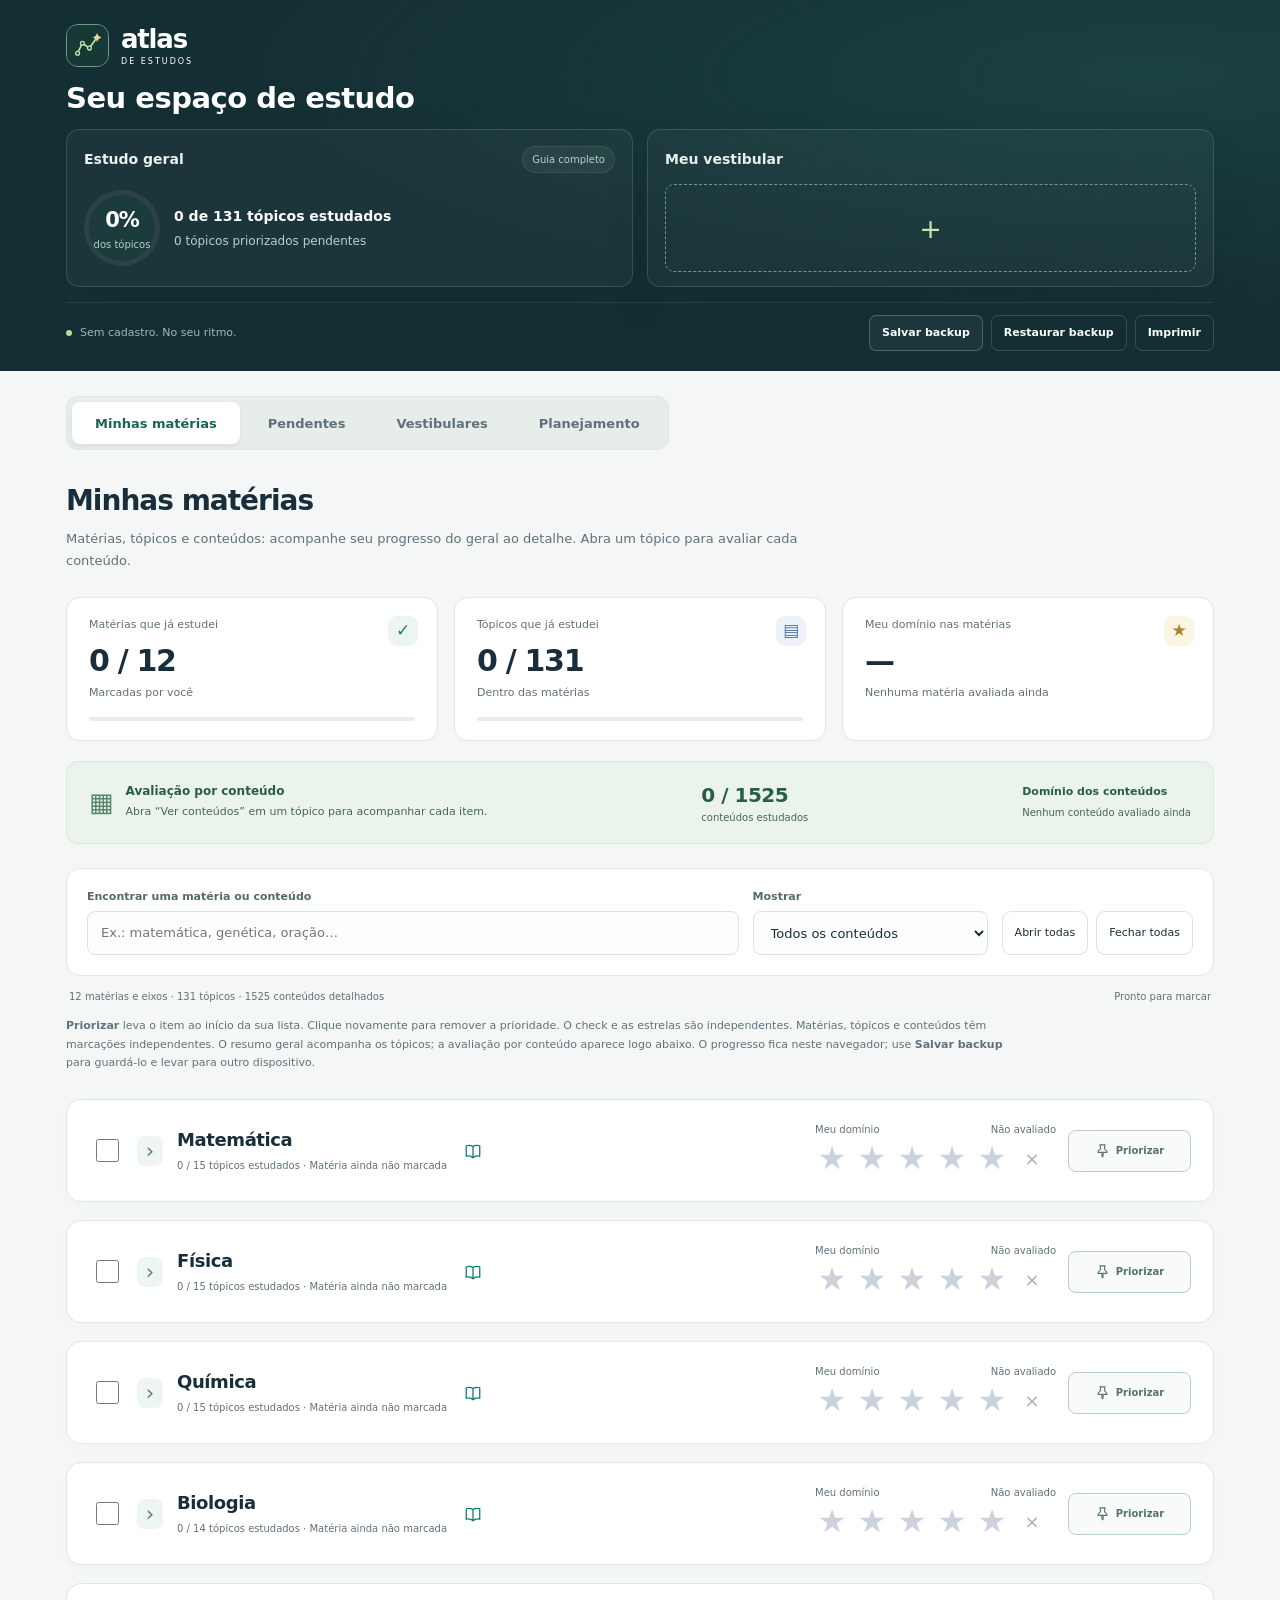
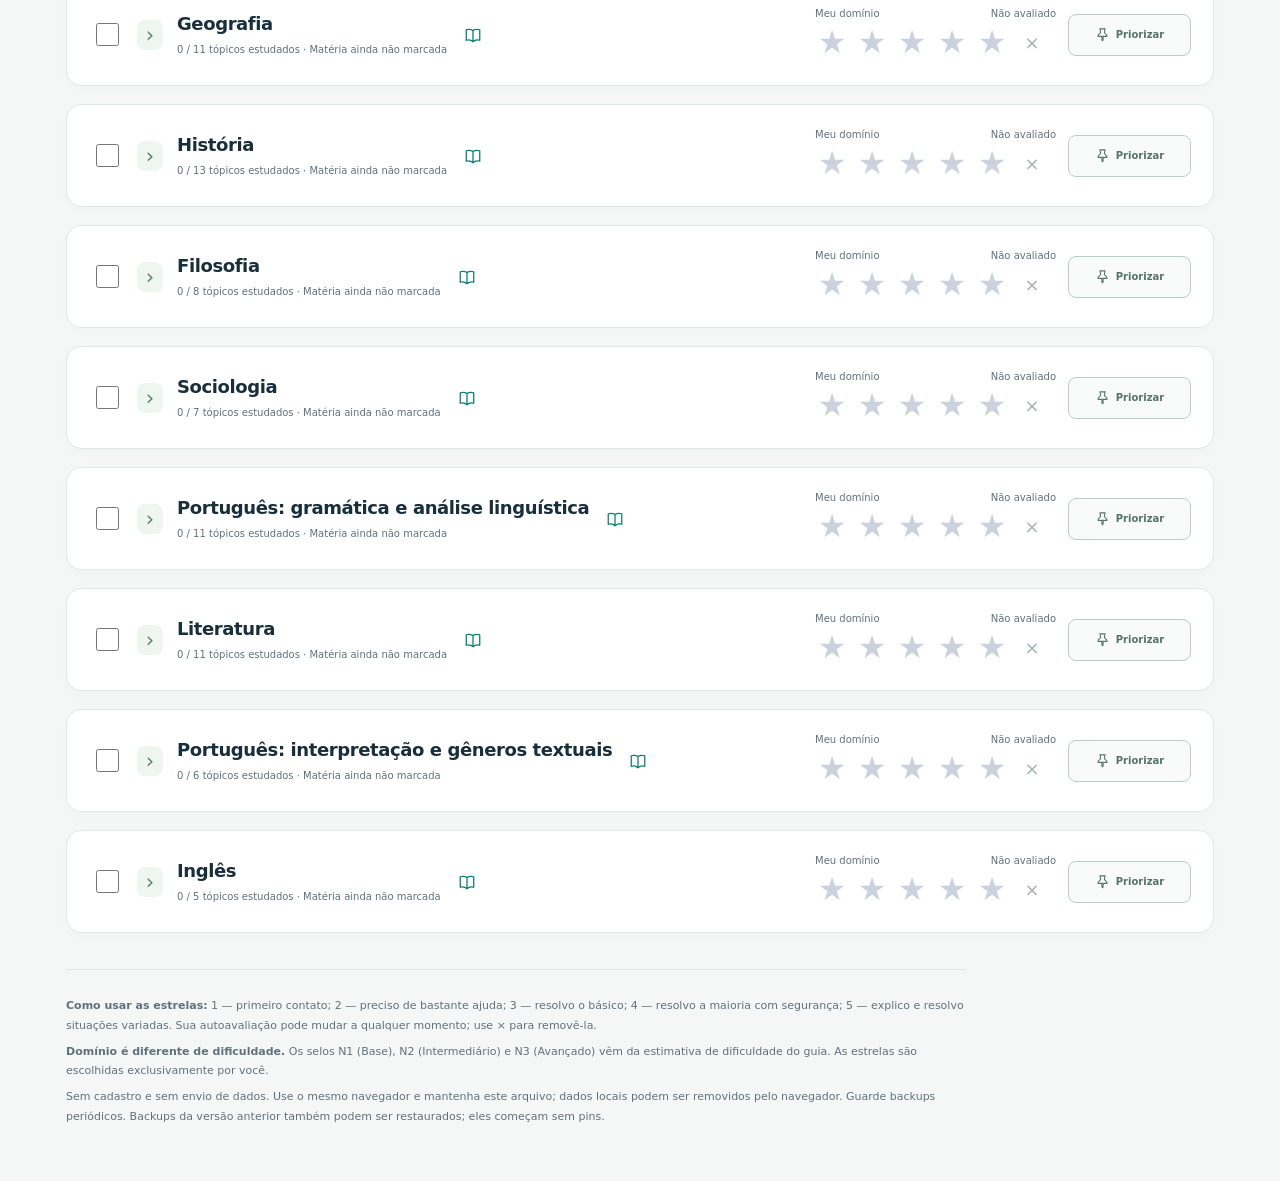
==== index.html @ bcf05545 "Adiciona a versão web do Atlas de Estudos" ====
<!doctype html>
<html lang="pt-BR">
  <head>
    <meta charset="utf-8" />
    <meta name="viewport" content="width=device-width,initial-scale=1" />
    <meta name="color-scheme" content="light" />
    <title>Atlas de Estudos</title>
    <link rel="icon" type="image/svg+xml" href="simbolo.svg" />
    <!-- Aparência e adaptação para celular. -->
    <link rel="stylesheet" href="estilos.css" />
  </head>
  <body>
    <!-- Identidade do Atlas e cartões de progresso. -->
    <header class="hero">
      <div class="wrap">
        <div class="brandbar">
          <a class="brand" href="#materias" aria-label="Atlas de estudos, minhas matérias"
            ><img class="brand-symbol" src="simbolo.svg" alt="" aria-hidden="true" /><span
              >atlas<span class="brand-sub">DE ESTUDOS</span></span
            ></a
          >
        </div>
        <h1 class="study-heading">Seu espaço de estudo</h1>
        <div class="hero-grid">
          <section class="journey" aria-label="Progresso do guia geral">
            <div class="journey-top">
              <h2>Estudo geral</h2>
              <span class="journey-tag">Guia completo</span>
            </div>
            <div class="journey-main">
              <div class="journey-ring" id="hero-ring" aria-hidden="true">
                <div><strong id="hero-percent">0%</strong><span>dos tópicos</span></div>
              </div>
              <div class="journey-copy">
                <strong id="hero-progress-copy"></strong>
                <p id="hero-priorities"></p>
              </div>
            </div>
          </section>
          <section class="journey exam-dashboard" aria-label="Progresso por vestibular">
            <div class="journey-top">
              <h2>Meu vestibular</h2>
              <button type="button" id="dashboard-change" class="journey-tag" hidden>
                Trocar prova
              </button>
            </div>
            <button type="button" id="dashboard-empty" aria-label="Adicionar vestibular">
              <span aria-hidden="true">+</span>
            </button>
            <div class="journey-main" id="dashboard-result" hidden aria-live="polite">
              <div class="journey-ring" id="dashboard-ring" aria-hidden="true">
                <div><strong id="dashboard-percent"></strong><span>dos tópicos</span></div>
              </div>
              <div class="journey-copy">
                <strong id="dashboard-title"></strong>
                <p id="dashboard-count"></p>
                <p id="dashboard-priorities"></p>
              </div>
            </div>
          </section>
        </div>
        <div class="hero-bottom">
          <div class="legend">
            <span class="offline-dot" aria-hidden="true"></span>Sem cadastro. No seu ritmo.
          </div>
          <div class="actions">
            <button class="btn primary" id="export">Salvar backup</button
            ><button class="btn" id="import">Restaurar backup</button
            ><button class="btn" id="print">Imprimir</button>
          </div>
        </div>
      </div>
    </header>
    <dialog id="dashboard-picker" aria-labelledby="dashboard-picker-title">
      <h2 id="dashboard-picker-title">Escolha seu vestibular</h2>
      <div id="dashboard-options" class="dashboard-options"></div>
      <form method="dialog"><button class="btn">Cancelar</button></form>
    </dialog>
    <!-- Navegação e área principal de estudo. -->
    <main class="wrap">
      <nav class="page-nav" aria-label="Páginas do checklist">
        <button id="nav-subjects" type="button" aria-current="page">Minhas matérias</button
        ><button id="nav-pending" type="button">Pendentes</button
        ><button id="nav-exams" type="button">Vestibulares</button
        ><button id="nav-calendar" type="button">Planejamento</button>
      </nav>
      <section class="page-intro">
        <h2 id="page-title" tabindex="-1">Minhas matérias</h2>
        <p id="page-description">
          Cada matéria no seu espaço, organizada por área. Abra uma delas para acompanhar seus
          tópicos.
        </p>
      </section>
      <!-- Calendário e agenda do dia selecionado. -->
      <section
        id="calendar-panel"
        class="calendar-layout"
        hidden
        aria-label="Calendário de estudos"
      >
        <div class="calendar-card">
          <div class="calendar-controls">
            <button id="calendar-prev" class="btn" type="button" aria-label="Mês anterior">
              ‹
            </button>
            <h3 id="calendar-month" aria-live="polite"></h3>
            <button id="calendar-next" class="btn" type="button" aria-label="Próximo mês">›</button>
            <button id="calendar-today" class="btn" type="button">Hoje</button>
          </div>
          <div id="calendar-grid" class="calendar-grid"></div>
        </div>
        <div class="calendar-card">
          <div class="calendar-agenda-head">
            <h3 id="calendar-day-title" aria-live="polite"></h3>
            <button id="calendar-plan" class="btn primary" type="button">Planejar</button>
          </div>
          <p id="calendar-empty" class="calendar-empty">Nenhum tópico planejado para este dia.</p>
          <ul id="calendar-list" class="calendar-list"></ul>
        </div>
      </section>
      <section
        id="calendar-banner"
        class="calendar-banner"
        hidden
        aria-label="Seleção de tópicos para o dia"
      >
        <div>
          <strong id="calendar-target"></strong><span id="calendar-count" aria-live="polite"></span>
        </div>
        <button id="calendar-finish" class="btn" type="button">Voltar ao calendário</button>
      </section>
      <section id="pending-scope-wrap" class="review-planner" aria-label="Escolher revisão" hidden>
        <div class="review-cards">
          <button type="button" id="review-general" class="review-card">
            <span class="review-kicker">GUIA COMPLETO</span>
            <strong>Minhas matérias</strong>
            <span id="review-general-count"></span>
          </button>
          <div id="review-exam-card" class="review-card review-exam-card">
            <button type="button" id="review-add">
              <span aria-hidden="true">＋</span> Adicionar revisão de vestibular
            </button>
            <button type="button" id="review-exam" hidden>
              <span class="review-kicker">REVISÃO DE VESTIBULAR</span>
              <strong id="review-exam-name"></strong>
              <span id="review-exam-count"></span>
            </button>
            <button type="button" id="review-change" class="btn" hidden>Trocar prova</button>
          </div>
        </div>
        <h3 id="review-heading" class="review-heading"></h3>
      </section>
      <dialog id="review-picker" aria-labelledby="review-picker-title">
        <h2 id="review-picker-title">Adicionar revisão de vestibular</h2>
        <p>Escolha a prova para ver suas matérias e tópicos pendentes.</p>
        <div id="review-options" class="dashboard-options"></div>
        <form method="dialog"><button class="btn">Cancelar</button></form>
      </dialog>
      <div class="plan-options" id="plan-options" hidden>
        <span id="pending-summary"></span
        ><label><input type="checkbox" id="only-pinned" />Somente prioridades</label>
      </div>
      <section id="exam-section" hidden aria-label="Seleção de vestibular">
        <div class="exam-picker" aria-label="Vestibular">
          <button type="button" data-exam="enem" aria-pressed="true">ENEM</button
          ><button type="button" data-exam="fuvest" aria-pressed="false">Fuvest</button
          ><button type="button" data-exam="unesp" aria-pressed="false">Unesp</button
          ><button type="button" data-exam="ufms" aria-pressed="false">UFMS</button
          ><button type="button" data-exam="eam" aria-pressed="false">EAM</button
          ><button type="button" data-exam="tjsp" aria-pressed="false">TJSP</button>
        </div>
        <div class="exam-info">
          <h3 id="exam-heading"></h3>
          <p id="exam-period"></p>
          <div class="incidence-legend">
            <span class="insignia">↑↑↑ Top 3 da disciplina</span
            ><span class="insignia">↑↑ Outros com 10% ou mais</span
            ><span class="insignia">↑ Demais assuntos observados</span>
          </div>
          <p>
            <b>As setas indicam frequência; o pin é sua prioridade pessoal.</b> Os três primeiros de
            cada disciplina recebem três setas. Os demais recebem duas quando representam pelo menos
            10% das questões da disciplina; abaixo disso, recebem uma.
          </p>
          <p>
            Só aparecem assuntos classificados com pelo menos uma ocorrência na base consultada.
            Ausência nessa base não significa “nunca caiu”, nem exclui conteúdos secundários ou o
            programa oficial.
          </p>
          <p>
            Checks, estrelas e pins deste recorte são independentes do guia completo e dos outros
            vestibulares. Seus pins também ficam disponíveis em Pendentes ao selecionar o mesmo
            vestibular.
          </p>
          <details>
            <summary>Ver base, limites e critérios de contagem</summary>
            <p id="exam-method"></p>
            <ul id="exam-papers" hidden></ul>
            <p>
              Os percentuais usam o total de cada disciplina. Categorias e períodos variam entre as
              bases; não compare diretamente setas de bancas diferentes. Em empates, a ordem da base
              resolve quais são os três primeiros. As classificações podem conter erros e não são
              estatísticas oficiais.
            </p>
          </details>
          <p>
            Fonte de referência:
            <a id="exam-source" target="_blank" rel="noopener"
              >consultar levantamento ou acervo de provas</a
            >. A autoria da classificação está indicada acima e em cada gráfico.
          </p>
        </div>
      </section>
      <section class="stats" aria-label="Seu progresso">
        <div class="stat">
          <div class="label">Matérias que já estudei</div>
          <div class="value" id="subject-count">0 / 17</div>
          <div class="hint">Marcadas por você</div>
          <div
            class="progress"
            role="progressbar"
            aria-label="Matérias estudadas"
            aria-valuemin="0"
            aria-valuemax="17"
            aria-valuenow="0"
            id="subject-progress"
          >
            <span></span>
          </div>
        </div>
        <div class="stat">
          <div class="label">Tópicos que já estudei</div>
          <div class="value" id="topic-count">0 / 162</div>
          <div class="hint">Dentro das matérias</div>
          <div
            class="progress"
            role="progressbar"
            aria-label="Tópicos estudados"
            aria-valuemin="0"
            aria-valuemax="162"
            aria-valuenow="0"
            id="topic-progress"
          >
            <span></span>
          </div>
        </div>
        <div class="stat">
          <div class="label">Meu domínio nas matérias</div>
          <div class="value" id="mastery-average">—</div>
          <div class="hint" id="mastery-count">Nenhuma matéria avaliada ainda</div>
        </div>
      </section>
      <section
        class="content-overview"
        id="content-overview"
        aria-label="Progresso nos conteúdos detalhados"
      >
        <div>
          <span class="content-overview-icon" aria-hidden="true">▦</span>
          <div>
            <b>Avaliação por conteúdo</b>
            <p>Abra “Ver conteúdos” em um tópico para acompanhar cada item.</p>
          </div>
        </div>
        <div>
          <strong id="content-overview-count">0 / 0</strong><span>conteúdos estudados</span>
        </div>
        <div>
          <strong class="content-domain-label">Domínio dos conteúdos</strong
          ><span id="content-overview-rating">Nenhum conteúdo avaliado ainda</span>
        </div>
      </section>
      <div class="notice" id="notice" role="alert"></div>
      <div class="toolbar">
        <div class="field">
          <label for="search">Encontrar uma matéria ou conteúdo</label
          ><input
            id="search"
            type="search"
            placeholder="Ex.: matemática, genética, oração…"
            autocomplete="off"
          />
        </div>
        <div class="field filter">
          <label for="filter">Mostrar</label
          ><select id="filter">
            <option value="all">Todos os conteúdos</option>
            <option value="todo">Tópicos ainda não estudados</option>
            <option value="review">Tópicos com 1 ou 2 estrelas</option>
          </select>
        </div>
        <div class="view-tools">
          <button class="btn" id="expand">Abrir todas</button
          ><button class="btn" id="collapse">Fechar todas</button>
        </div>
      </div>
      <div class="savebar">
        <span id="result-count"></span
        ><span id="save-status" role="status" aria-live="polite">Pronto para marcar</span>
      </div>
      <p class="privacy">
        <b>Priorizar</b> leva o item ao início da sua lista. Clique novamente para remover a
        prioridade. O check e as estrelas são independentes. Matérias, tópicos e conteúdos têm
        marcações independentes. O resumo geral acompanha os tópicos; a avaliação por conteúdo
        aparece logo abaixo. O progresso fica neste navegador; use <b>Salvar backup</b> para
        guardá-lo e levar para outro dispositivo.
      </p>
      <!-- Os cartões são preenchidos pelo aplicativo.js com os dados carregados. -->
      <section id="subjects" aria-label="Matérias e conteúdos"></section>
      <section class="empty" id="empty" hidden>
        <h2>Nenhum conteúdo encontrado</h2>
        <p>Tente outra palavra ou escolha “Todos os conteúdos”.</p>
      </section>
      <footer class="footer">
        <p>
          <b>Como usar as estrelas:</b> 1 — primeiro contato; 2 — preciso de bastante ajuda; 3 —
          resolvo o básico; 4 — resolvo a maioria com segurança; 5 — explico e resolvo situações
          variadas. Sua autoavaliação pode mudar a qualquer momento; use × para removê-la.
        </p>
        <p>
          <b>Domínio é diferente de dificuldade.</b> Os selos N1 (Base), N2 (Intermediário) e N3
          (Avançado) vêm da estimativa de dificuldade do guia. As estrelas são escolhidas
          exclusivamente por você.
        </p>
        <p>
          Sem cadastro e sem envio de dados. Use o mesmo navegador e mantenha este arquivo; dados
          locais podem ser removidos pelo navegador. Guarde backups periódicos. Backups da versão
          anterior também podem ser restaurados; eles começam sem pins.
        </p>
      </footer>
    </main>
    <input type="file" id="backup-file" accept=".json,application/json" hidden />
    <!-- Janelas que se abrem sobre a página. -->
    <dialog id="overview-dialog" aria-labelledby="overview-title">
      <header class="overview-header">
        <div class="wrap">
          <div>
            <h2 id="overview-title"></h2>
            <p id="overview-summary"></p>
          </div>
          <form method="dialog"><button class="btn" autofocus>Fechar</button></form>
        </div>
      </header>
      <div class="wrap">
        <a id="overview-guide" class="btn guide-link" hidden>Abrir em Minhas matérias</a>
        <ul id="overview-list" class="overview-list" aria-label="Domínio por item"></ul>
      </div>
    </dialog>
    <dialog id="training-dialog" aria-labelledby="training-title">
      <h2 id="training-title">Registrar treino</h2>
      <p id="training-topic"></p>
      <p>Registro pessoal · não oficial</p>
      <form id="training-form">
        <div class="training-fields">
          <label for="training-attempted"
            >Questões feitas<input
              id="training-attempted"
              type="number"
              min="1"
              max="10000"
              step="1"
              required
          /></label>
          <label for="training-correct"
            >Acertos<input
              id="training-correct"
              type="number"
              min="0"
              max="10000"
              step="1"
              required
          /></label>
        </div>
        <p id="training-error" class="training-error" role="alert" hidden></p>
        <div class="actions">
          <button type="button" class="btn" id="training-close">Fechar</button
          ><button class="btn primary">Salvar treino</button>
        </div>
      </form>
      <h3>Histórico</h3>
      <p id="training-no-history">Nenhum treino registrado.</p>
      <ul id="training-history" class="training-history"></ul>
    </dialog>
    <dialog id="restore-dialog" aria-labelledby="restore-title">
      <h2 id="restore-title">Restaurar seu progresso</h2>
      <p id="restore-summary"></p>
      <p>
        As marcações presentes no backup substituirão as correspondentes neste navegador. Os demais
        conteúdos serão mantidos.
      </p>
      <div class="actions">
        <button class="btn" id="cancel-restore">Cancelar</button
        ><button class="btn primary" id="confirm-restore">Restaurar marcações</button>
      </div>
    </dialog>
    <div class="toast" id="toast" role="status" aria-live="polite"></div>

    <!-- A ordem importa. Primeiro carregamos os dados, depois o comportamento. -->
    <script src="dados/conteudos.js"></script>
    <script src="dados/vestibulares.js"></script>
    <script src="aplicativo.js"></script>
  </body>
</html>
---- estilos.css ----
/* Atlas de Estudos — aparência da página.
   As regras são aplicadas em ordem. As regras seguintes podem ajustar as anteriores.
   @media adapta o layout à largura da tela ou à impressão. */
:root {
  --navy: #182d49;
  --blue: #225fc7;
  --muted: #52657b;
  --border: #dae3ef;
  --paper: #fff;
  --bg: #f1f5fa;
  --amber: #ad6b00;
  --star: #bd7800;
  --track: #e3ebf6;
  --green: #167766;
}
* {
  box-sizing: border-box;
}
body {
  margin: 0;
  background: var(--bg);
  color: var(--navy);
  font:
    16px/1.5 system-ui,
    -apple-system,
    "Segoe UI",
    sans-serif;
}
button,
input,
select {
  font: inherit;
}
button {
  cursor: pointer;
}
button:focus-visible,
input:focus-visible,
select:focus-visible,
a:focus-visible {
  outline: 3px solid #6497ed;
  outline-offset: 3px;
}
button:disabled {
  cursor: default;
  opacity: 0.55;
}
.wrap {
  max-width: 1120px;
  margin: auto;
  padding: 30px 24px 48px;
}
.hero {
  background: var(--navy);
  color: #fff;
}
.hero .wrap {
  padding-top: 36px;
  padding-bottom: 32px;
}
.eyebrow {
  color: #c6d9f6;
  font-size: 12px;
  letter-spacing: 0.13em;
  font-weight: 700;
  margin: 0 0 12px;
}
.hero h1 {
  font-size: clamp(28px, 4.5vw, 40px);
  line-height: 1.15;
  margin: 0 0 12px;
  letter-spacing: -0.03em;
}
.hero p {
  max-width: 730px;
  margin: 0;
  color: #e0e9f7;
}
.hero-bottom {
  display: flex;
  align-items: center;
  justify-content: space-between;
  gap: 20px;
  flex-wrap: wrap;
  margin-top: 26px;
}
.legend {
  display: flex;
  gap: 12px;
  align-items: center;
  font-size: 14px;
  color: #e0e9f7;
}
.legend-stars {
  color: #f7c66d;
  font-size: 24px;
  letter-spacing: 3px;
  white-space: nowrap;
}
.actions {
  display: flex;
  gap: 8px;
  flex-wrap: wrap;
}
.btn {
  border: 1px solid var(--border);
  background: #fff;
  color: var(--navy);
  border-radius: 9px;
  padding: 10px 15px;
  min-height: 44px;
  font-weight: 600;
  font-size: 14px;
}
.hero .btn {
  background: transparent;
  border-color: #71859e;
  color: #fff;
}
.hero .btn.primary {
  background: #fff;
  color: var(--navy);
  border-color: #fff;
}
.btn:hover {
  background: #eaf0fa;
}
.hero .btn:hover {
  background: #304b70;
  color: #fff;
}
.hero .btn.primary:hover {
  background: #e2ecfb;
  color: var(--navy);
}
.stats {
  display: grid;
  grid-template-columns: repeat(3, 1fr);
  gap: 16px;
  margin-bottom: 22px;
}
.stat {
  padding: 20px;
  background: var(--paper);
  border-radius: 12px;
  border: 1px solid var(--border);
}
.stat .label {
  color: var(--muted);
  font-size: 13px;
}
.stat .value {
  font-size: 29px;
  font-weight: 700;
  letter-spacing: -0.03em;
  line-height: 1.4;
  margin: 4px 0;
}
.stat .hint {
  font-size: 12px;
  color: var(--muted);
}
.progress {
  height: 5px;
  background: var(--track);
  border-radius: 4px;
  margin-top: 10px;
  overflow: hidden;
}
.progress span {
  display: block;
  height: 100%;
  background: var(--blue);
  width: 0;
  transition: width 0.2s;
}
.toolbar {
  display: flex;
  gap: 12px;
  align-items: end;
  flex-wrap: wrap;
  margin-bottom: 12px;
}
.field {
  display: grid;
  gap: 6px;
  flex: 1;
  min-width: 240px;
}
.field label {
  font-size: 13px;
  font-weight: 600;
}
.field input,
.field select {
  width: 100%;
  border: 1px solid #abbcd1;
  border-radius: 9px;
  padding: 11px 13px;
  min-height: 46px;
  background: #fff;
  color: var(--navy);
}
.filter {
  flex: 0 1 235px;
  min-width: 210px;
}
.view-tools {
  display: flex;
  gap: 8px;
}
.view-tools .btn {
  font-weight: 500;
  padding: 10px 12px;
}
.savebar {
  display: flex;
  justify-content: space-between;
  gap: 10px;
  flex-wrap: wrap;
  color: var(--muted);
  font-size: 12px;
  margin: 8px 0 18px;
}
.privacy {
  margin: 0 0 20px;
  font-size: 13px;
  color: var(--muted);
}
.notice {
  display: none;
  background: #fff1d6;
  color: #6b4500;
  padding: 14px 16px;
  border-left: 4px solid #b77500;
  border-radius: 7px;
  margin-bottom: 16px;
  font-size: 14px;
}
.notice.show {
  display: block;
}
.notice.error {
  background: #fff0f0;
  color: #8a2020;
  border-color: #a73939;
}
.subject {
  background: var(--paper);
  border: 1px solid var(--border);
  border-radius: 12px;
  margin-bottom: 13px;
  overflow: hidden;
}
.subject-head {
  display: grid;
  grid-template-columns: 36px minmax(0, 1fr) 256px;
  gap: 8px 10px;
  align-items: center;
  padding: 18px 20px;
}
.subject-toggle {
  background: transparent;
  border: 0;
  text-align: left;
  color: var(--navy);
  padding: 0;
  min-height: 44px;
  width: 100%;
  display: flex;
  gap: 10px;
  align-items: center;
}
.chevron {
  font-size: 20px;
  color: var(--muted);
  width: 18px;
  flex: none;
  transition: transform 0.15s;
}
.subject.open .chevron {
  transform: rotate(90deg);
}
.subject h2 {
  font-size: 17px;
  line-height: 1.35;
  margin: 0;
  letter-spacing: -0.015em;
}
.subline {
  font-size: 12px;
  color: var(--muted);
  margin-top: 4px;
}
.check-wrap {
  display: flex;
  align-items: center;
  gap: 8px;
  cursor: pointer;
  min-height: 44px;
}
.check-wrap input {
  accent-color: var(--green);
  width: 21px;
  height: 21px;
  margin: 0;
  cursor: pointer;
  flex: none;
}
.subject-check {
  justify-content: center;
}
.subject-check input {
  width: 23px;
  height: 23px;
}
.sr-only {
  position: absolute;
  width: 1px;
  height: 1px;
  padding: 0;
  margin: -1px;
  overflow: hidden;
  clip: rect(0, 0, 0, 0);
  white-space: nowrap;
  border: 0;
}
.mastery {
  min-width: 0;
}
.mastery-label {
  font-size: 12px;
  color: var(--muted);
  display: flex;
  justify-content: space-between;
  align-items: center;
  gap: 8px;
  padding-left: 3px;
}
.rating {
  display: flex;
  align-items: center;
  gap: 2px;
  flex-wrap: nowrap;
}
.stars {
  border: 0;
  margin: 0;
  padding: 0;
  display: flex;
  gap: 0;
  min-width: 0;
}
.star-label {
  display: flex;
  position: relative;
  align-items: center;
  justify-content: center;
  cursor: pointer;
  width: 40px;
  height: 42px;
  color: #cbd2dd;
  font-size: 32px;
  line-height: 1;
  flex: none;
}
.star-label.on {
  color: var(--star);
}
.star-label:hover {
  background: #fff3dc;
  border-radius: 6px;
}
.star-label:has(input:focus-visible) {
  outline: 3px solid #6497ed;
  outline-offset: -1px;
  border-radius: 6px;
}
.star-label input {
  position: absolute;
  opacity: 0;
  width: 1px;
  height: 1px;
}
.clear-rating {
  min-width: 36px;
  min-height: 40px;
  border: 0;
  background: transparent;
  color: var(--muted);
  font-size: 18px;
  border-radius: 6px;
}
.clear-rating:hover {
  background: #eef2f8;
}
.subject.studied > .subject-head {
  background: #f1f8f5;
}
.subject.studied .subject-toggle h2 {
  color: #176653;
}
.subject-body {
  border-top: 1px solid var(--border);
  padding: 0 20px 5px;
}
.body-note {
  font-size: 12px;
  color: var(--muted);
  margin: 14px 0 0;
}
.topic {
  display: grid;
  grid-template-columns: minmax(0, 1fr) 256px;
  gap: 12px 24px;
  padding: 20px 0;
  border-bottom: 1px solid #e5ebf3;
}
.topic:last-child {
  border-bottom: 0;
}
.topic-title {
  display: flex;
  align-items: baseline;
  gap: 8px;
  flex-wrap: wrap;
  margin-bottom: 7px;
}
.topic h3 {
  font-size: 15px;
  line-height: 1.4;
  margin: 0;
}
.badge {
  font-size: 11px;
  border-radius: 5px;
  padding: 2px 6px;
  white-space: nowrap;
  font-weight: 600;
}
.n1 {
  color: #12614f;
  background: #e4f4ed;
}
.n2 {
  color: #805000;
  background: #fff0cf;
}
.n3 {
  color: #713c86;
  background: #f2e9f7;
}
.topic .check-wrap {
  font-size: 13px;
  min-height: 30px;
  margin-top: 8px;
}
.topic details {
  color: var(--muted);
  font-size: 12px;
}
.topic summary {
  cursor: pointer;
  width: fit-content;
  padding: 4px 0;
  min-height: 30px;
}
.topic details p {
  margin: 6px 0 0;
  line-height: 1.65;
  max-width: 700px;
}
.topic.studied h3 {
  color: #176653;
}
.topic.studied > .topic-info {
  border-left: 3px solid #89baa9;
  padding-left: 12px;
}
.empty {
  padding: 38px 20px;
  text-align: center;
  background: #fff;
  border-radius: 12px;
  border: 1px solid var(--border);
}
.empty p {
  color: var(--muted);
  font-size: 14px;
}
.footer {
  color: var(--muted);
  font-size: 12px;
  margin-top: 30px;
  max-width: 900px;
}
.footer p {
  margin: 6px 0;
}
.toast {
  position: fixed;
  bottom: 24px;
  left: 50%;
  transform: translateX(-50%);
  background: var(--navy);
  color: #fff;
  padding: 12px 20px;
  border-radius: 10px;
  box-shadow: 0 6px 25px #182d4926;
  z-index: 20;
  max-width: calc(100vw - 30px);
  font-size: 14px;
}
.toast:empty {
  display: none;
}
dialog {
  border: 1px solid var(--border);
  border-radius: 14px;
  padding: 26px;
  max-width: 460px;
  width: calc(100% - 32px);
  color: var(--navy);
}
dialog::backdrop {
  background: #10233d88;
}
dialog h2 {
  margin: 0;
  font-size: 21px;
}
dialog p {
  font-size: 14px;
  color: var(--muted);
}
dialog .actions {
  justify-content: flex-end;
  margin-top: 22px;
}
dialog .primary {
  background: var(--blue);
  color: #fff;
  border-color: var(--blue);
}
[hidden] {
  display: none !important;
}
@media (max-width: 760px) {
  .wrap {
    padding: 22px 16px 32px;
  }
  .hero .wrap {
    padding: 28px 16px;
  }
  .stats {
    gap: 8px;
  }
  .stat {
    padding: 13px;
  }
  .stat .value {
    font-size: 23px;
  }
  .stat .label {
    font-size: 12px;
  }
  .subject-head {
    grid-template-columns: 30px minmax(0, 1fr);
    padding: 14px;
    gap: 5px 9px;
  }
  .subject-head > .mastery {
    grid-column: 2;
  }
  .mastery {
    width: 256px;
    max-width: 100%;
  }
  .subject-body {
    padding: 0 15px 4px;
  }
  .topic {
    grid-template-columns: 1fr;
    gap: 9px;
    padding: 18px 0;
  }
  .topic > .mastery {
    margin-left: 0;
  }
  .subject h2 {
    font-size: 16px;
  }
  .field {
    min-width: 0;
    flex-basis: 100%;
  }
  .filter {
    flex: 1;
    min-width: 180px;
  }
  .view-tools {
    flex-wrap: wrap;
  }
  .hero-bottom {
    margin-top: 20px;
    gap: 20px;
  }
  .legend {
    font-size: 13px;
  }
  .privacy {
    font-size: 12px;
  }
}
@media (max-width: 400px) {
  .stats {
    grid-template-columns: 1fr;
  }
  .stat {
    display: grid;
    grid-template-columns: 1fr 1fr;
    column-gap: 10px;
    align-items: center;
  }
  .stat .value {
    grid-row: 1/3;
    grid-column: 2;
    text-align: right;
  }
  .stat .progress {
    grid-column: 1/-1;
  }
  .stat .hint {
    grid-column: 1;
  }
  .subject h2 {
    font-size: 15px;
  }
  .star-label {
    width: 38px;
  }
  .filter {
    flex-basis: 100%;
  }
  .view-tools {
    width: 100%;
  }
}
@media print {
  body {
    background: white;
    font-size: 10pt;
  }
  .hero {
    background: white;
    color: #182d49;
  }
  .hero h1 {
    font-size: 24pt;
  }
  .hero p,
  .eyebrow {
    color: #52657b;
  }
  .actions,
  .toolbar,
  .savebar,
  .privacy,
  .notice,
  .footer,
  .clear-rating,
  .legend,
  .toast,
  .body-note,
  .topic details {
    display: none !important;
  }
  .wrap,
  .hero .wrap {
    padding: 0;
    max-width: none;
  }
  .hero {
    margin-bottom: 12pt;
  }
  .hero-bottom {
    display: none;
  }
  .stats {
    margin: 14pt 0;
    gap: 8pt;
  }
  .stat {
    padding: 8pt;
  }
  .stat .value {
    font-size: 16pt;
  }
  .subject {
    break-inside: auto;
    margin-bottom: 12pt;
    border-radius: 0;
  }
  .subject-head {
    padding: 8pt;
    break-inside: avoid;
  }
  .subject-body {
    display: block !important;
    padding: 0 8pt;
  }
  .topic {
    padding: 8pt 0;
    break-inside: avoid;
    grid-template-columns: minmax(0, 1fr) 170px;
  }
  .mastery {
    width: 170px;
  }
  .star-label {
    width: 27px;
    height: 27px;
    font-size: 23px;
  }
  .subject-head {
    grid-template-columns: 25px minmax(0, 1fr) 170px;
  }
  .subject-head > .mastery {
    grid-column: auto;
  }
  .subject h2 {
    font-size: 12pt;
  }
  .topic h3 {
    font-size: 10pt;
  }
  .topic .check-wrap {
    font-size: 9pt;
  }
  .subject-toggle {
    min-height: 0;
  }
  .chevron {
    display: none;
  }
  .badge {
    print-color-adjust: exact;
  }
  .subject.studied > .subject-head {
    print-color-adjust: exact;
  }
  .star-label.on {
    color: #945b00;
    print-color-adjust: exact;
  }
}
.page-nav {
  display: flex;
  gap: 8px;
  margin-bottom: 24px;
  border-bottom: 1px solid var(--border);
  padding-bottom: 14px;
}
.page-nav button {
  background: transparent;
  border: 0;
  border-radius: 9px;
  min-height: 46px;
  padding: 10px 20px;
  color: var(--muted);
  font-weight: 650;
}
.page-nav button[aria-current="page"] {
  background: var(--navy);
  color: white;
}
.page-nav button:hover {
  background: #dfe8f6;
  color: var(--navy);
}
.page-nav button[aria-current="page"]:hover {
  background: #294768;
  color: white;
}
.page-intro {
  margin: 0 0 24px;
}
.page-intro h2 {
  font-size: 25px;
  margin: 0 0 6px;
  letter-spacing: -0.02em;
}
.page-intro p {
  font-size: 14px;
  color: var(--muted);
  margin: 0;
}
.area-heading {
  display: flex;
  align-items: center;
  gap: 14px;
  margin: 36px 0 18px;
}
.area-heading h3 {
  margin: 0;
  font-size: 13px;
  letter-spacing: 0.09em;
  text-transform: uppercase;
  white-space: nowrap;
}
.area-heading::after {
  content: "";
  height: 1px;
  background: #c4d2e4;
  flex: 1;
}
.subject {
  margin-bottom: 25px;
  border-radius: 15px;
  box-shadow: 0 3px 12px #182d4905;
}
.subject-head {
  padding: 24px;
  grid-template-columns: 36px minmax(0, 1fr) 244px 123px;
  gap: 12px;
}
.subject h2 {
  font-size: 19px;
}
.subject-body {
  background: #f7f9fc;
  padding: 0 20px 8px;
}
.topic {
  background: white;
  border: 1px solid var(--border);
  border-radius: 11px;
  padding: 20px;
  margin: 16px 0 20px;
  gap: 16px;
}
.topic:last-child {
  border: 1px solid var(--border);
}
.topic h3 {
  font-size: 16px;
}
.topic-title {
  margin-bottom: 10px;
}
.pin {
  display: inline-flex;
  align-items: center;
  justify-content: center;
  gap: 6px;
  border: 1px solid #bdcadb;
  color: #52657b;
  background: white;
  border-radius: 8px;
  min-height: 42px;
  padding: 8px 11px;
  font-size: 12px;
  font-weight: 650;
  white-space: nowrap;
}
.pin svg {
  width: 15px;
  height: 15px;
  flex: none;
}
.pin:hover {
  background: #fff7e7;
}
.pin[aria-pressed="true"] {
  background: #fff1cf;
  color: #805000;
  border-color: #dbb869;
}
.topic .pin {
  margin-top: 10px;
}
.subject.pinned {
  border-color: #d6b575;
}
.plan-options {
  display: flex;
  align-items: center;
  justify-content: space-between;
  gap: 12px;
  flex-wrap: wrap;
  padding: 15px 18px;
  background: #fff4dc;
  border-radius: 10px;
  margin: 0 0 22px;
  color: #75501b;
  font-size: 13px;
}
.plan-options label {
  display: flex;
  align-items: center;
  gap: 10px;
  min-height: 34px;
  font-weight: 600;
  cursor: pointer;
}
.plan-options input {
  width: 19px;
  height: 19px;
  accent-color: #a76a00;
}
.pending-page .subject-head {
  padding-top: 18px;
  padding-bottom: 18px;
}
.pending-page .area-heading {
  display: none;
}
.pending-page .subject-body {
  padding-top: 1px;
}
@media (max-width: 960px) {
  .subject-head {
    grid-template-columns: 32px minmax(0, 1fr) 244px;
  }
  .subject-head > .pin {
    grid-column: 2;
    justify-self: start;
  }
  .subject-head > .mastery {
    grid-column: 3;
    grid-row: 1/3;
  }
  .subject h2 {
    font-size: 17px;
  }
}
@media (max-width: 760px) {
  .subject {
    margin-bottom: 25px;
  }
  .subject-head {
    padding: 19px 16px;
    grid-template-columns: 28px minmax(0, 1fr);
    gap: 9px;
  }
  .subject-head > .mastery {
    grid-column: 2;
    grid-row: auto;
  }
  .subject-head > .pin {
    grid-column: 2;
    grid-row: auto;
  }
  .subject-body {
    padding: 0 12px 1px;
  }
  .topic {
    padding: 16px 13px;
    margin: 14px 0 18px;
    grid-template-columns: 1fr;
  }
  .topic h3 {
    font-size: 15px;
  }
  .area-heading {
    margin-top: 30px;
  }
  .page-nav button {
    padding: 10px 15px;
  }
  .page-intro h2 {
    font-size: 23px;
  }
  .pin {
    min-height: 44px;
  }
  .plan-options {
    align-items: start;
  }
  .subject-toggle h2 {
    font-size: 17px;
  }
}
@media (max-width: 760px) {
  .subject-head > .mastery {
    grid-column: 1/-1;
    grid-row: auto;
    width: 256px;
    max-width: 100%;
    margin-top: 3px;
  }
}
@media print {
  .page-nav,
  .plan-options,
  .pin {
    display: none !important;
  }
  .subject {
    box-shadow: none;
    margin-bottom: 12pt;
  }
  .topic {
    margin: 8pt 0;
    padding: 8pt;
    border-radius: 0;
  }
  .subject-head {
    grid-template-columns: 25px minmax(0, 1fr) 170px;
    padding: 8pt;
  }
  .subject-head > .mastery {
    grid-column: 3;
    grid-row: 1;
    width: 170px;
  }
  .area-heading {
    break-after: avoid;
  }
  .page-intro {
    margin-bottom: 12pt;
  }
}
.exam-picker {
  display: flex;
  gap: 9px;
  flex-wrap: wrap;
  margin: 0 0 18px;
}
.exam-picker button {
  border: 1px solid #b9c9df;
  background: white;
  color: var(--navy);
  border-radius: 10px;
  padding: 12px 24px;
  min-height: 46px;
  font-weight: 650;
}
.exam-picker button[aria-pressed="true"] {
  background: var(--blue);
  border-color: var(--blue);
  color: white;
}
.exam-info {
  padding: 18px 20px;
  border: 1px solid var(--border);
  background: white;
  border-radius: 12px;
  margin-bottom: 24px;
}
.exam-info h3 {
  margin: 0 0 6px;
  font-size: 16px;
}
.exam-info p {
  margin: 8px 0;
  font-size: 13px;
  color: var(--muted);
}
.exam-info details {
  font-size: 12px;
  color: var(--muted);
  margin-top: 12px;
}
.exam-info summary {
  cursor: pointer;
  min-height: 30px;
}
.exam-info a {
  color: var(--blue);
}
.incidence-legend {
  display: flex;
  gap: 12px 20px;
  flex-wrap: wrap;
  margin: 14px 0;
  font-size: 13px;
}
.insignia {
  display: inline-flex;
  align-items: center;
  gap: 7px;
  color: #225291;
  font-weight: 650;
}
.insignia svg {
  width: 18px;
  height: 28px;
  flex: none;
}
.incidence-data {
  font-size: 13px;
  color: var(--muted);
  margin: 5px 0 9px;
}
.topic .insignia {
  font-size: 12px;
}
.scope-select {
  display: flex;
  gap: 10px;
  align-items: center;
  flex-wrap: wrap;
  margin: 0 0 15px;
}
.scope-select label {
  font-size: 13px;
  font-weight: 650;
}
.scope-select select {
  font: inherit;
  border: 1px solid #abbcd1;
  background: white;
  color: var(--navy);
  border-radius: 8px;
  padding: 9px 12px;
  min-height: 44px;
}
.page-nav {
  flex-wrap: wrap;
}
.exam-context {
  font-size: 12px;
  display: inline-block;
  color: #225291;
  margin: 5px 0;
}
.exam-view .subject-head {
  border-top: 3px solid #517fbe;
}
.exam-view .subject {
  margin-bottom: 28px;
}
@media print {
  .exam-picker,
  .scope-select {
    display: none !important;
  }
  .exam-info {
    break-inside: avoid;
  }
  .exam-info details {
    display: none;
  }
}
.chart-details {
  margin: 16px 0 4px;
  background: white;
  border: 1px solid var(--border);
  padding: 13px 16px;
  border-radius: 10px;
  color: var(--navy);
  font-size: 13px;
}
.chart-details > summary {
  cursor: pointer;
  font-weight: 650;
  min-height: 30px;
}
.chart-layout {
  display: grid;
  grid-template-columns: minmax(180px, 0.8fr) minmax(0, 1.4fr);
  gap: 20px;
  margin: 14px 0;
  align-items: start;
}
.incidence-chart {
  width: 100%;
  max-width: 300px;
  display: block;
  margin: auto;
}
.chart-figure {
  text-align: center;
}
.chart-figure p {
  font-size: 12px;
  color: var(--muted);
}
.chart-table {
  width: 100%;
  border-collapse: collapse;
  font-size: 12px;
}
.chart-table th,
.chart-table td {
  padding: 7px 5px;
  text-align: left;
  border-bottom: 1px solid var(--border);
  vertical-align: top;
}
.chart-table td:nth-child(n + 2) {
  white-space: nowrap;
  text-align: right;
  font-variant-numeric: tabular-nums;
}
.chart-table th:nth-child(n + 2) {
  text-align: right;
}
.chart-swatch {
  display: inline-block;
  width: 9px;
  height: 9px;
  margin-right: 6px;
  border-radius: 2px;
}
.chart-source {
  font-size: 12px;
  color: var(--muted);
}
.chart-source a {
  color: var(--blue);
}
@media (max-width: 760px) {
  .chart-layout {
    grid-template-columns: 1fr;
    gap: 10px;
  }
  .chart-table {
    font-size: 12px;
  }
  .chart-details {
    padding: 12px 9px;
  }
}

/* Presentation refresh: local fonts and assets, shared progress model. */
@media screen {
  :root {
    --navy: #182f3b;
    --blue: #087f72;
    --muted: #60717b;
    --border: #dfe7e7;
    --bg: #f4f7f6;
    --track: #e5eeeb;
    --green: #087b64;
    --star: #bc810d;
  }
  body {
    background: var(--bg);
    -webkit-font-smoothing: antialiased;
  }
  .wrap {
    max-width: 1220px;
    padding-left: 36px;
    padding-right: 36px;
  }
  .hero {
    background: radial-gradient(ellipse at 90% 20%, #21584f70, transparent 55%), #142f34;
    position: relative;
    overflow: hidden;
  }
  .hero .wrap {
    padding-top: 24px;
    padding-bottom: 20px;
    position: relative;
  }
  .brandbar {
    display: flex;
    align-items: center;
    justify-content: space-between;
    margin-bottom: 42px;
    gap: 16px;
  }
  .brand {
    display: flex;
    align-items: center;
    gap: 12px;
    color: #fff;
    text-decoration: none;
    font-size: 26px;
    font-weight: 750;
    letter-spacing: -1.2px;
    line-height: 1;
  }
  .brand-symbol {
    display: block;
    flex: none;
    width: 43px;
    height: 43px;
    border: 1px solid #73978e;
    border-radius: 12px;
  }
  .brand-sub {
    display: block;
    font-size: 8px;
    letter-spacing: 2px;
    font-weight: 500;
    margin-top: 6px;
  }
  .local-label {
    font-size: 12px;
    color: #c2d5d1;
    display: flex;
    align-items: center;
    gap: 8px;
  }
  .local-label i,
  .offline-dot {
    display: inline-block;
    width: 6px;
    height: 6px;
    background: #b6dc9e;
    border-radius: 50%;
    flex: none;
  }
  .hero-grid {
    display: grid;
    grid-template-columns: minmax(0, 1.25fr) minmax(0, 1fr);
    gap: 55px;
    align-items: center;
  }
  .eyebrow {
    font-size: 10px;
    letter-spacing: 1.8px;
    color: #bcdbca;
    margin-bottom: 17px;
  }
  .hero h1 {
    font-size: clamp(36px, 4.5vw, 57px);
    line-height: 1.08;
    letter-spacing: -2.2px;
    margin-bottom: 19px;
    font-weight: 650;
  }
  .hero h1 em {
    font-family: Georgia, serif;
    font-weight: 400;
    color: #c3e8a9;
  }
  .hero-copy > p {
    max-width: 450px;
    font-size: 15px;
    line-height: 1.8;
    color: #c5d6d3;
  }
  .hero-links {
    display: flex;
    align-items: center;
    gap: 22px;
    margin-top: 24px;
    flex-wrap: wrap;
  }
  .hero-cta {
    background: #c3e8a9;
    color: #203c31;
    text-decoration: none;
    border-radius: 9px;
    padding: 13px 17px;
    font-size: 13px;
    font-weight: 750;
    display: inline-flex;
    gap: 22px;
    align-items: center;
    min-height: 46px;
  }
  .hero-cta:hover {
    background: #d9f5c5;
  }
  .hero-secondary {
    font-size: 13px;
    color: #e2ede9;
    text-decoration: none;
    display: inline-flex;
    gap: 10px;
    align-items: center;
    min-height: 44px;
  }
  .hero-secondary:hover {
    text-decoration: underline;
  }
  .hero-facts {
    display: flex;
    flex-wrap: wrap;
    gap: 10px 20px;
    color: #9cbab3;
    font-size: 11px;
    margin-top: 24px;
  }
  .hero-facts span + span::before {
    content: "·";
    margin-right: 16px;
    color: #c3e8a9;
  }
  .journey {
    padding: 24px;
    background: #ffffff08;
    border: 1px solid #accdc32f;
    border-radius: 20px;
    box-shadow: 0 20px 50px #00000012;
  }
  .journey-top {
    display: flex;
    justify-content: space-between;
    align-items: center;
    gap: 8px;
    font-size: 10px;
    letter-spacing: 1.5px;
    color: #bad0c9;
  }
  .journey-tag {
    background: #ffffff0d;
    border: 1px solid #ffffff14;
    border-radius: 20px;
    padding: 5px 9px;
    letter-spacing: 0;
    font-size: 10px;
  }
  .journey-main {
    display: flex;
    gap: 23px;
    align-items: center;
    padding: 26px 0;
  }
  .journey-ring {
    --done: 0%;
    background: conic-gradient(#c3e8a9 var(--done), #ffffff12 0);
    border-radius: 50%;
    width: 133px;
    height: 133px;
    padding: 7px;
    flex: none;
    transform: rotate(-0deg);
  }
  .journey-ring > div {
    background: #1b3b3d;
    border-radius: 50%;
    height: 100%;
    display: flex;
    flex-direction: column;
    align-items: center;
    justify-content: center;
  }
  .journey-ring strong {
    font-size: 32px;
    font-weight: 600;
    letter-spacing: -1px;
  }
  .journey-ring span {
    color: #b7ccc5;
    font-size: 10px;
  }
  .journey-copy h2 {
    font-size: 18px;
    letter-spacing: -0.5px;
    margin: 0 0 8px;
    font-weight: 600;
  }
  .hero .journey-copy p {
    font-size: 12px;
    line-height: 1.8;
    color: #bcd0c9;
    max-width: 190px;
  }
  .journey-bottom {
    border-top: 1px solid #ffffff16;
    padding-top: 17px;
    display: flex;
    align-items: center;
    gap: 17px;
  }
  .journey-bottom .legend-stars {
    font-size: 21px;
    color: #d4dfa9;
    letter-spacing: 1px;
  }
  .hero .journey-bottom p {
    font-size: 10px;
    line-height: 1.8;
    color: #b7ccc5;
  }
  .journey-bottom b {
    font-weight: 500;
    color: #e0eae4;
  }
  .hero-bottom {
    border-top: 1px solid #ffffff17;
    padding-top: 17px;
    margin-top: 32px;
  }
  .hero-bottom .legend {
    color: #9ebbb2;
    font-size: 11px;
    gap: 8px;
  }
  .hero .btn {
    border-color: #ffffff25;
    border-radius: 7px;
    font-size: 11px;
    min-height: 36px;
    padding: 7px 12px;
  }
  .hero .btn.primary {
    background: #ffffff0a;
    color: #fff;
    border-color: #ffffff38;
  }
  .hero .btn:hover,
  .hero .btn.primary:hover {
    background: #ffffff18;
    color: #fff;
  }
  main.wrap {
    padding-top: 25px;
  }
  .page-nav {
    padding: 5px;
    background: #e6edeb;
    border: 1px solid #dfe7e4;
    border-radius: 12px;
    display: inline-flex;
    gap: 5px;
    margin-bottom: 30px;
  }
  .page-nav button {
    font-size: 13px;
    border-radius: 8px;
    padding: 10px 23px;
    min-height: 42px;
    transition:
      background 0.15s,
      color 0.15s;
  }
  .page-nav button[aria-current="page"] {
    background: white;
    color: #176456;
    box-shadow: 0 2px 5px #24463d12;
  }
  .page-nav button[aria-current="page"]:hover {
    background: white;
    color: #176456;
  }
  .page-nav button:hover {
    background: #f3f8f5;
  }
  .page-intro {
    margin-bottom: 24px;
  }
  .page-intro h2 {
    font-size: 28px;
    letter-spacing: -1px;
    font-weight: 700;
  }
  .page-intro p {
    font-size: 13px;
    margin-top: 6px;
    max-width: 800px;
    line-height: 1.7;
  }
  .stats {
    gap: 16px;
    margin: 0 0 26px;
  }
  .stat {
    border-radius: 14px;
    padding: 19px 22px;
    position: relative;
    box-shadow: 0 3px 9px #193c2e03;
  }
  .stat::after {
    position: absolute;
    top: 18px;
    right: 19px;
    display: grid;
    place-items: center;
    width: 30px;
    height: 30px;
    border-radius: 9px;
    background: #edf5f1;
    color: #287c65;
    font-size: 17px;
    content: "✓";
  }
  .stat:nth-child(2)::after {
    content: "▤";
    background: #edf1fa;
    color: #5674a5;
  }
  .stat:nth-child(3)::after {
    content: "★";
    background: #fbf5e6;
    color: #a88430;
  }
  .stat .label {
    font-size: 11px;
    padding-right: 30px;
  }
  .stat .value {
    font-size: 30px;
    letter-spacing: -1.3px;
    margin: 7px 0 3px;
    font-weight: 650;
  }
  .stat .hint {
    font-size: 11px;
  }
  .progress {
    height: 4px;
    margin-top: 15px;
  }
  .progress span {
    background: #328d75;
  }
  .toolbar {
    padding: 20px;
    background: white;
    border: 1px solid var(--border);
    border-radius: 14px;
    gap: 14px;
  }
  .field label {
    font-size: 11px;
    color: #536a6b;
  }
  .field input,
  .field select {
    font-size: 13px;
    min-height: 44px;
    border-color: #d9e3e0;
    background: #fcfdfc;
    border-radius: 8px;
  }
  .view-tools .btn {
    font-size: 11px;
    min-height: 44px;
    border-color: #d9e3e0;
  }
  .savebar {
    font-size: 10px;
    margin: 13px 3px;
  }
  .privacy {
    font-size: 11px;
    line-height: 1.7;
    max-width: 950px;
    margin: 0 0 26px;
  }
  .area-heading {
    margin: 32px 0 17px;
    gap: 15px;
  }
  .area-heading h3 {
    font-size: 10px;
    letter-spacing: 1.7px;
    color: #647d76;
  }
  .area-heading::after {
    background: #d9e4df;
  }
  .subject {
    border-radius: 15px;
    box-shadow: 0 4px 14px #254b3d04;
    transition:
      border-color 0.15s,
      box-shadow 0.15s;
    margin-bottom: 18px;
  }
  .subject:hover {
    border-color: #b6cdc2;
    box-shadow: 0 6px 22px #254b3d09;
  }
  .subject-head {
    padding: 22px;
  }
  .subject h2 {
    font-size: 18px;
    letter-spacing: -0.4px;
  }
  .subject-toggle {
    gap: 14px;
  }
  .chevron {
    background: #eff5f1;
    border-radius: 8px;
    display: grid;
    place-items: center;
    width: 26px;
    height: 30px;
    color: #5b8171;
    font-size: 21px;
  }
  .subline {
    font-size: 10px;
    margin-top: 6px;
  }
  .mastery-label {
    font-size: 10px;
  }
  .subject-body {
    background: #f5f8f6;
    border-color: #e5ece7;
  }
  .body-note {
    font-size: 11px;
    line-height: 1.7;
    margin-top: 17px;
  }
  .topic {
    padding: 23px;
    border-radius: 12px;
    border-color: #e0e9e3;
    margin: 16px 0;
  }
  .topic h3 {
    font-size: 15px;
  }
  .topic .check-wrap {
    font-size: 12px;
  }
  .pin {
    border-color: #d7e3dc;
    color: #61796e;
    font-size: 11px;
    border-radius: 8px;
  }
  .pin[aria-pressed="true"] {
    background: #fff4d6;
    color: #93651f;
    border-color: #e6cf98;
  }
  .subject.pinned {
    border-color: #dec58e;
  }
  .subject.studied > .subject-head {
    background: #f0f8f3;
  }
  .check-wrap input {
    accent-color: #247e64;
  }
  .badge {
    font-size: 10px;
  }
  .plan-options {
    background: #f7f0df;
    border: 1px solid #e9dec4;
    font-size: 12px;
  }
  .exam-picker {
    gap: 12px;
  }
  .exam-picker button {
    min-width: 120px;
    border-color: #d8e4dc;
    padding: 13px 26px;
    border-radius: 10px;
    font-size: 13px;
  }
  .exam-picker button[aria-pressed="true"] {
    background: #1d6354;
    border-color: #1d6354;
    box-shadow: 0 3px 10px #1d635417;
  }
  .exam-info {
    border-radius: 14px;
    padding: 22px 24px;
  }
  .exam-info p {
    font-size: 12px;
    line-height: 1.8;
  }
  .exam-info h3 {
    font-size: 17px;
  }
  .incidence-legend {
    padding: 13px 15px;
    background: #f3f7f5;
    border-radius: 9px;
  }
  .insignia {
    color: #317762;
  }
  .exam-view .subject-head {
    border-top: 0;
    border-left: 3px solid #68a58b;
  }
  .chart-details {
    border-radius: 11px;
    border-color: #dce7e0;
    padding: 16px;
  }
  .chart-table th {
    font-size: 10px;
    letter-spacing: 0.3px;
    color: #708479;
  }
  .chart-table td {
    padding: 10px 6px;
  }
  .footer {
    border-top: 1px solid #dfe7e1;
    padding-top: 20px;
    margin-top: 36px;
    font-size: 11px;
    line-height: 1.8;
  }
  .toast {
    background: #174b40;
  }
  .btn {
    transition: background 0.15s;
  }
  .btn:hover {
    background: #edf5ef;
  }
}
@media screen and (max-width: 960px) {
  .hero-grid {
    gap: 28px;
  }
  .journey {
    padding: 18px;
  }
  .journey-main {
    gap: 16px;
  }
  .journey-ring {
    width: 110px;
    height: 110px;
  }
  .journey-copy h2 {
    font-size: 16px;
  }
  .hero-links {
    gap: 12px;
  }
  .hero-secondary {
    font-size: 12px;
  }
  .subject-head {
    padding: 20px;
  }
  .subject h2 {
    font-size: 17px;
  }
}
@media screen and (max-width: 760px) {
  .wrap {
    padding-left: 18px;
    padding-right: 18px;
  }
  .hero .wrap {
    padding: 20px 18px;
  }
  .brandbar {
    margin-bottom: 30px;
  }
  .local-label {
    font-size: 10px;
  }
  .hero-grid {
    grid-template-columns: 1fr;
    gap: 28px;
  }
  .hero h1 {
    font-size: 42px;
  }
  .hero-copy > p {
    font-size: 14px;
    max-width: 480px;
  }
  .eyebrow {
    font-size: 9px;
    letter-spacing: 1.2px;
  }
  .hero-facts {
    font-size: 10px;
    gap: 8px 12px;
  }
  .hero-facts span + span::before {
    margin-right: 10px;
  }
  .journey {
    max-width: none;
    padding: 18px 20px;
  }
  .journey-main {
    padding: 19px 0;
    gap: 23px;
  }
  .journey-ring {
    width: 105px;
    height: 105px;
  }
  .journey-copy h2 {
    font-size: 18px;
  }
  .hero .journey-copy p {
    max-width: 270px;
  }
  .journey-bottom {
    padding-top: 12px;
  }
  .hero-bottom {
    margin-top: 24px;
    gap: 14px;
  }
  .hero-bottom .legend {
    width: 100%;
  }
  .hero-bottom .actions {
    gap: 6px;
  }
  .hero .btn {
    font-size: 10px;
    padding: 7px 10px;
  }
  .page-nav {
    display: flex;
    width: 100%;
    gap: 3px;
    flex-wrap: nowrap;
    margin-bottom: 24px;
  }
  .page-nav button {
    padding: 9px 7px;
    flex: 1;
    font-size: 12px;
    white-space: nowrap;
  }
  .page-intro h2 {
    font-size: 25px;
  }
  .stats {
    gap: 9px;
  }
  .stat {
    padding: 15px;
  }
  .stat::after {
    display: none;
  }
  .stat .label {
    padding-right: 0;
  }
  .stat .value {
    font-size: 25px;
  }
  .toolbar {
    padding: 16px;
  }
  .subject-head {
    padding: 18px 15px;
  }
  .subject h2 {
    font-size: 16px;
  }
  .topic {
    padding: 18px 14px;
  }
  .subject-body {
    padding-left: 12px;
    padding-right: 12px;
  }
  .exam-info {
    padding: 17px;
  }
  .exam-picker {
    gap: 8px;
  }
  .exam-picker button {
    min-width: 0;
    flex: 1;
    padding: 12px;
    font-size: 12px;
  }
}
@media screen and (max-width: 400px) {
  .brand {
    font-size: 24px;
  }
  .local-label {
    max-width: 116px;
  }
  .hero-facts {
    column-gap: 10px;
  }
  .hero-facts span + span::before {
    margin-right: 8px;
  }
  .hero h1 {
    font-size: 39px;
  }
  .hero-links {
    gap: 7px 16px;
  }
  .hero-cta {
    font-size: 12px;
  }
  .journey {
    padding: 17px;
  }
  .journey-main {
    gap: 16px;
  }
  .journey-copy h2 {
    font-size: 16px;
  }
  .hero .journey-copy p {
    font-size: 11px;
  }
  .journey-bottom {
    gap: 12px;
  }
  .journey-bottom .legend-stars {
    font-size: 19px;
  }
  .stat {
    padding: 14px 16px;
  }
  .stat .value {
    margin: 0;
  }
  .stat .label {
    font-size: 11px;
  }
  .stat .hint {
    font-size: 10px;
  }
  .subject-head > .mastery {
    max-width: 100%;
  }
  .toolbar .view-tools {
    width: 100%;
  }
}
@media (prefers-reduced-motion: reduce) {
  *,
  *::before,
  *::after {
    transition: none !important;
    scroll-behavior: auto !important;
  }
}
@media print {
  .brandbar,
  .journey,
  .hero-links,
  .hero-facts {
    display: none !important;
  }
  .hero-copy > p {
    color: #52657b;
  }
  .hero h1 br {
    display: none;
  }
  .hero h1 em {
    font-family: inherit;
  }
}

.content-details {
  grid-column: 1/-1;
  min-width: 0;
  border-top: 1px solid #e0e9e3;
  padding-top: 12px;
  margin-top: 2px;
}
.topic .content-details > summary {
  font-size: 12px;
  color: #28755e;
  font-weight: 650;
  max-width: 100%;
  line-height: 1.7;
  padding: 5px 0;
}
.topic .content-details .content-note {
  font-size: 11px;
  max-width: none;
  color: var(--muted);
  line-height: 1.8;
  margin: 10px 0 14px;
}
.content-list {
  display: grid;
  gap: 10px;
  margin-top: 12px;
}
.content-item {
  display: grid;
  grid-template-columns: minmax(0, 1fr) 244px;
  align-items: center;
  gap: 16px 24px;
  padding: 17px 18px;
  background: #f6f9f7;
  border: 1px solid #e0e9e3;
  border-radius: 10px;
  min-width: 0;
}
.content-info {
  min-width: 0;
}
.content-item h4 {
  font-size: 13px;
  font-weight: 650;
  line-height: 1.65;
  margin: 0 0 9px;
  overflow-wrap: anywhere;
  color: var(--navy);
}
.content-actions {
  display: flex;
  gap: 15px;
  align-items: center;
  flex-wrap: wrap;
}
.topic .content-actions .check-wrap {
  margin-top: 0;
  font-size: 11px;
  min-height: 36px;
}
.content-actions .check-wrap input {
  width: 18px;
  height: 18px;
}
.topic .content-actions .pin {
  margin-top: 0;
  min-height: 36px;
  padding: 6px 9px;
  font-size: 10px;
}
.content-item .mastery {
  width: 244px;
  max-width: 100%;
}
.content-item.studied {
  background: #eff7f1;
  border-color: #d6e8da;
}
.content-item.studied h4 {
  color: #23664d;
}
.content-item.pinned {
  border-color: #d8bd81;
}
.content-item .mastery-label {
  font-size: 10px;
}
.content-overview {
  display: flex;
  align-items: center;
  justify-content: space-between;
  gap: 20px;
  padding: 18px 22px;
  border: 1px solid #dbe7de;
  border-radius: 12px;
  background: #eaf3ec;
  margin: -6px 0 24px;
  font-size: 11px;
  color: #476657;
}
.content-overview > div:first-child {
  display: flex;
  gap: 12px;
  align-items: center;
}
.content-overview-icon {
  font-size: 26px;
  color: #55846a;
}
.content-overview b {
  color: #285e46;
  font-size: 12px;
}
.content-overview p {
  margin: 3px 0 0;
  font-size: 11px;
  line-height: 1.7;
}
.content-overview strong {
  display: block;
  font-size: 20px;
  color: #285e46;
  font-weight: 650;
  letter-spacing: -0.5px;
}
.content-overview .content-domain-label {
  font-size: 11px;
  letter-spacing: 0;
  margin-bottom: 5px;
}
.content-overview span:not(.content-overview-icon) {
  display: block;
  font-size: 10px;
}
@media (max-width: 960px) {
  .content-item {
    grid-template-columns: minmax(0, 1fr) 244px;
    gap: 16px;
  }
  .content-overview {
    flex-wrap: wrap;
  }
  .content-overview > div:first-child {
    flex-basis: 100%;
  }
}
@media (max-width: 760px) {
  .content-item {
    grid-template-columns: 1fr;
    padding: 15px;
    gap: 12px;
  }
  .content-item .mastery {
    width: 244px;
  }
  .content-overview {
    padding: 16px;
    gap: 16px;
  }
  .content-overview > div:first-child {
    align-items: start;
  }
  .topic .content-details > summary {
    font-size: 11px;
  }
  .content-item h4 {
    font-size: 12px;
  }
  .content-actions {
    gap: 12px;
  }
}
@media print {
  .topic .content-details {
    display: block !important;
  }
  .content-details > summary,
  .content-note {
    display: none !important;
  }
  .content-details > .content-list {
    display: grid !important;
  }
  .content-item {
    break-inside: avoid;
    padding: 8pt;
    grid-template-columns: minmax(0, 1fr) 170px;
  }
  .content-item .mastery {
    width: 170px;
  }
  .content-overview {
    margin: 10pt 0;
  }
  .content-item h4 {
    font-size: 10pt;
  }
}

@media screen {
  .pin {
    color: #55726a;
    border-color: #b9cec5;
    background: #f8fbf9;
    gap: 6px;
    transition:
      background 0.15s,
      border-color 0.15s;
  }
  .pin:hover {
    background: #eaf4ef;
    border-color: #79a38d;
  }
  .pin[aria-pressed="true"] {
    background: #e1efe5;
    border-color: #6b9d7d;
    color: #245c3a;
  }
  .pin[aria-pressed="true"] svg {
    fill: #6c9c7b33;
    transform: rotate(-18deg);
  }
  .subject.pinned {
    border-color: #83aa91;
  }
  .content-item.pinned {
    border-color: #83aa91;
    box-shadow: inset 3px 0 #83aa91;
  }
  .topic.pinned {
    border-color: #83aa91;
    box-shadow: inset 3px 0 #83aa91;
  }
  .pin svg {
    transition: transform 0.15s;
  }
  .pin[aria-pressed="true"]::after {
    content: "↑";
    font-size: 13px;
    font-weight: 700;
  }
  .subject-head > .pin {
    padding-left: 8px;
    padding-right: 8px;
    font-size: 10px;
  }
  .content-actions .pin[aria-pressed="true"]::after {
    font-size: 11px;
  }
}
#exam-papers,
.question-references {
  padding-left: 20px;
  line-height: 1.65;
}
#exam-papers li,
.question-references li {
  margin: 5px 0;
}
.question-references a {
  color: var(--blue);
}
@media screen {
  .hero .brandbar {
    margin-bottom: 16px;
  }
  .hero .study-heading {
    font-size: clamp(21px, 2.4vw, 29px);
    letter-spacing: -0.5px;
    margin: 0 0 15px;
  }
  .hero-grid {
    grid-template-columns: repeat(2, minmax(0, 1fr));
    gap: 14px;
    align-items: stretch;
  }
  .hero-grid > .journey {
    display: grid;
    grid-template-rows: 30px minmax(88px, 1fr);
    gap: 10px;
    padding: 14px 17px;
    border-radius: 13px;
  }
  .hero-grid .journey-top h2 {
    font-size: 14px;
    letter-spacing: 0;
    margin: 0;
    color: #e8f2ed;
  }
  .hero-grid .journey-main {
    padding: 0;
    gap: 14px;
  }
  .hero-grid .journey-ring {
    width: 76px;
    height: 76px;
    padding: 5px;
  }
  .hero-grid .journey-ring strong {
    font-size: 21px;
  }
  .hero-grid .journey-copy strong {
    font-size: 14px;
  }
  .hero .journey-copy p {
    max-width: none;
    margin-top: 3px;
  }
  #dashboard-empty {
    display: grid;
    place-items: center;
    border: 1px dashed #73978e;
    border-radius: 9px;
    color: #c3e8a9;
    background: transparent;
    font-size: 27px;
    line-height: 1;
  }
  #dashboard-empty:hover,
  #dashboard-change:hover {
    background: #ffffff19;
  }
  #dashboard-change {
    color: #e0eee8;
    min-height: 29px;
    white-space: nowrap;
  }
  .hero-bottom {
    margin-top: 15px;
    padding-top: 12px;
  }
  .dashboard-options {
    display: flex;
    flex-wrap: wrap;
    gap: 8px;
    margin: 17px 0;
  }
}
@media screen and (max-width: 540px) {
  .hero-grid {
    grid-template-columns: 1fr;
  }
}

.training {
  margin-top: 10px;
  display: flex;
  align-items: center;
  gap: 8px 12px;
  flex-wrap: wrap;
}
.training .btn {
  font-size: 12px;
  padding: 7px 11px;
  color: var(--blue);
}
.training-summary {
  font-size: 12px;
  color: #315e51;
}
.training-summary small {
  display: block;
  color: var(--muted);
}
#training-dialog {
  max-height: 85vh;
  overflow: auto;
}
.training-fields {
  display: grid;
  grid-template-columns: repeat(2, minmax(0, 1fr));
  gap: 12px;
}
.training-fields label {
  display: grid;
  gap: 5px;
  font-size: 13px;
  font-weight: 600;
}
.training-fields input {
  width: 100%;
  min-height: 40px;
  padding: 6px 9px;
  border: 1px solid var(--border);
  border-radius: 7px;
}
.training-history {
  margin: 18px 0 0;
  padding: 0;
  list-style: none;
}
.training-history li {
  display: flex;
  justify-content: space-between;
  align-items: center;
  gap: 8px;
  padding: 8px 0;
  border-top: 1px solid var(--border);
  font-size: 13px;
}
.training-history button {
  font-size: 11px;
}
.training-error {
  color: #a02634;
}
@media print {
  .training,
  #training-dialog {
    display: none !important;
  }
}

.study-notes {
  margin: 12px 0;
  padding: 12px 15px;
  background: #fff;
  border: 1px solid var(--border);
  border-radius: 10px;
}
.study-notes summary {
  cursor: pointer;
  font-size: 13px;
  font-weight: 650;
  color: var(--blue);
  min-height: 30px;
}
.study-notes textarea {
  display: block;
  width: 100%;
  min-height: 116px;
  resize: vertical;
  margin: 8px 0;
  padding: 10px;
  font: inherit;
  font-size: 14px;
  color: var(--navy);
  border: 1px solid var(--border);
  border-radius: 8px;
}
.study-notes .btn {
  font-size: 12px;
}
@media print {
  .study-notes {
    display: none !important;
  }
}

.review-cards {
  display: grid;
  grid-template-columns: repeat(2, minmax(0, 1fr));
  gap: 14px;
  margin: 0 0 24px;
}
.review-card {
  display: flex;
  flex-direction: column;
  align-items: flex-start;
  justify-content: center;
  gap: 5px;
  min-width: 0;
  min-height: 120px;
  padding: 16px 19px;
  text-align: left;
  background: #fff;
  color: var(--navy);
  border: 1px solid var(--border);
  border-radius: 13px;
}
.review-card strong {
  display: block;
  font-size: 19px;
}
.review-card span:not(.review-kicker) {
  font-size: 12px;
  color: var(--muted);
}
.review-card .review-kicker {
  font-size: 10px;
  font-weight: 750;
  letter-spacing: 0.09em;
  color: var(--blue);
}
.review-card[aria-pressed="true"],
.review-card.is-current {
  border-color: #4a8d76;
  background: #edf6f0;
}
.review-exam-card {
  position: relative;
  flex-direction: row;
  align-items: center;
  justify-content: space-between;
  gap: 12px;
}
#review-add,
#review-exam {
  display: grid;
  gap: 5px;
  width: 100%;
  min-width: 0;
  padding: 0;
  border: 0;
  background: none;
  text-align: left;
  color: inherit;
}
#review-add {
  align-self: stretch;
  align-content: center;
  justify-items: center;
  text-align: center;
  color: var(--blue);
  font-weight: 650;
}
#review-add span {
  font-size: 23px;
  color: var(--blue);
  line-height: 1;
}
#review-change {
  font-size: 11px;
  white-space: nowrap;
}
.review-heading {
  font-size: 18px;
  letter-spacing: -0.2px;
  margin: 0 0 12px;
}
@media (max-width: 560px) {
  .review-cards {
    grid-template-columns: 1fr;
    gap: 9px;
  }
  .review-card {
    min-height: 100px;
  }
}
@media print {
  .review-cards {
    display: none !important;
  }
}

.subject-name-tools {
  display: flex;
  align-items: center;
  gap: 6px;
  min-width: 0;
}
.subject-name-tools > .subject-toggle {
  min-width: 0;
  width: auto;
  overflow-wrap: anywhere;
}
.subject-overview {
  display: grid;
  place-items: center;
  flex: none;
  width: 40px;
  height: 40px;
  border: 0;
  border-radius: 8px;
  background: transparent;
  color: var(--blue);
}
.subject-overview:hover {
  background: #e5f0ea;
}
.subject-overview svg {
  width: 18px;
  height: 18px;
}
#overview-dialog {
  position: fixed;
  inset: 0;
  width: 100%;
  height: 100%;
  max-width: none;
  max-height: none;
  margin: 0;
  padding: 0;
  border: 0;
  border-radius: 0;
  background: var(--bg);
  overflow: auto;
}
.overview-header {
  position: sticky;
  top: 0;
  z-index: 1;
  background: #fff;
  border-bottom: 1px solid var(--border);
}
.overview-header > .wrap {
  display: flex;
  justify-content: space-between;
  align-items: center;
  gap: 12px;
  padding-top: 15px;
  padding-bottom: 15px;
}
.overview-header p {
  margin: 4px 0 0;
  font-size: 12px;
}
#overview-guide {
  margin: 0 0 12px;
}
.overview-list {
  margin: 0;
  padding: 0;
  list-style: none;
  background: #fff;
  border: 1px solid var(--border);
  border-radius: 12px;
}
.overview-list li {
  display: grid;
  grid-template-columns: minmax(0, 1fr) auto auto;
  align-items: center;
  gap: 12px 22px;
  padding: 13px 18px;
  border-bottom: 1px solid var(--border);
  font-size: 14px;
}
.overview-list li:last-child {
  border-bottom: 0;
}
.overview-status {
  font-size: 11px;
  color: var(--muted);
}
.overview-status.is-done {
  color: var(--green);
  font-weight: 650;
}
.overview-rating {
  display: flex;
  align-items: center;
  gap: 8px;
  white-space: nowrap;
  color: var(--muted);
  font-size: 12px;
}
.overview-stars {
  font-size: 18px;
  color: #bdc6ca;
  letter-spacing: 1px;
}
.overview-stars strong {
  color: var(--star);
}
@media (max-width: 560px) {
  .overview-list li {
    grid-template-columns: minmax(0, 1fr) auto;
    gap: 3px 8px;
    padding: 11px 12px;
  }
  .overview-rating {
    grid-column: 1/-1;
  }
  .overview-header h2 {
    font-size: 18px;
  }
}
@media print {
  .subject-overview,
  #overview-dialog {
    display: none !important;
  }
}

.study-attachments {
  padding: 2px 0 12px;
  border-bottom: 1px solid var(--border);
  margin-bottom: 10px;
}
.study-attachments h3 {
  font-size: 13px;
  margin: 0 0 8px;
}
.study-attachments input {
  max-width: 100%;
  font-size: 12px;
}
.attachment-note,
.attachment-status {
  font-size: 11px;
  color: var(--muted);
  margin: 6px 0;
}
.attachment-status:empty,
.attachment-list:empty {
  display: none;
}
.attachment-list {
  padding: 0;
  margin: 8px 0 0;
  list-style: none;
}
.attachment-list li {
  display: flex;
  align-items: center;
  flex-wrap: wrap;
  gap: 8px 12px;
  padding: 6px 0;
  font-size: 12px;
}
.attachment-list li a {
  color: var(--blue);
  overflow-wrap: anywhere;
}
.attachment-list li a:first-child {
  flex: 1 1 160px;
  min-width: 0;
}
.guide-link {
  display: inline-flex;
  align-items: center;
  text-decoration: none;
  color: var(--blue);
  font-size: 12px;
  margin-top: 10px;
}
.topic > .study-notes {
  grid-column: 1/-1;
  min-width: 0;
  margin: 0;
}
.topic > .study-notes summary {
  width: auto;
}
@media print {
  .guide-link {
    display: none !important;
  }
}
.topic-guide-link {
  min-height: 28px;
  padding: 4px 8px;
  margin: 4px 6px 0 0;
}
.calendar-layout {
  display: grid;
  grid-template-columns: minmax(0, 1.25fr) minmax(0, 1fr);
  gap: 18px;
  margin-bottom: 30px;
}
.calendar-card {
  min-width: 0;
  background: var(--paper);
  border: 1px solid var(--border);
  border-radius: 14px;
  padding: 18px;
}
.calendar-card h3 {
  margin: 0;
  font-size: 17px;
}
.calendar-controls,
.calendar-agenda-head,
.calendar-banner {
  display: flex;
  align-items: center;
  justify-content: space-between;
  gap: 8px;
  flex-wrap: wrap;
}
.calendar-controls h3 {
  text-transform: capitalize;
}
.calendar-controls .btn,
.calendar-banner .btn,
.calendar-agenda-head .btn {
  min-height: 44px;
}
.calendar-grid {
  display: grid;
  grid-template-columns: repeat(7, minmax(0, 1fr));
  gap: 4px;
  margin-top: 12px;
}
.calendar-weekday {
  text-align: center;
  font-size: 11px;
  color: var(--muted);
  padding: 5px 0;
}
.calendar-day {
  min-width: 0;
  min-height: 44px;
  background: #f4f8f5;
  color: var(--navy);
  border: 1px solid transparent;
  border-radius: 7px;
  position: relative;
  padding: 0;
  font: inherit;
  font-size: 14px;
}
.calendar-day:hover {
  border-color: #7aab97;
}
.calendar-day[aria-current="date"] {
  border-color: #7aab97;
  font-weight: 700;
}
.calendar-day[aria-pressed="true"] {
  background: #176456;
  color: white;
}
.calendar-day.has-plan {
  padding-bottom: 8px;
}
.calendar-subject-marks {
  position: absolute;
  inset-inline: 2px;
  bottom: 3px;
  display: flex;
  justify-content: center;
  align-items: center;
  gap: 2px;
  color: inherit;
}
.calendar-subject-marks i {
  width: 4px;
  height: 2px;
  border-radius: 1px;
  background: currentColor;
}
.calendar-subject-marks span {
  font-size: 9px;
  line-height: 1;
}
.calendar-list {
  padding: 0;
  margin: 14px 0 0;
  list-style: none;
}
.calendar-list li {
  display: flex;
  justify-content: space-between;
  align-items: center;
  gap: 10px;
  border-top: 1px solid var(--border);
  padding: 8px 0;
}
.calendar-list a {
  color: var(--blue);
}
.calendar-list .agenda-entry {
  display: flex;
  align-items: center;
  gap: 10px;
  min-width: 0;
  overflow-wrap: anywhere;
}
.agenda-check {
  display: grid;
  place-items: center;
  min-width: 32px;
  min-height: 44px;
  cursor: pointer;
}
.agenda-check input {
  width: 19px;
  height: 19px;
  accent-color: var(--green);
}
.calendar-list li.is-overdue {
  background: #fff0ee;
  border-radius: 8px;
  padding-inline: 6px;
}
.calendar-list li.is-overdue a,
.calendar-list li.is-overdue small {
  color: #a52925;
}
.calendar-list li.is-done small {
  color: #176456;
}
.calendar-empty {
  color: var(--muted);
  font-size: 13px;
}
.calendar-banner {
  background: #eaf3ec;
  border: 1px solid #dbe7de;
  padding: 12px 16px;
  border-radius: 10px;
  margin-bottom: 18px;
}
.calendar-banner span {
  display: block;
  color: var(--muted);
  font-size: 13px;
  margin-top: 3px;
}
.calendar-add {
  min-width: 44px;
  min-height: 44px;
  color: var(--blue);
  flex: none;
  font-size: 20px;
  padding: 0;
}
.calendar-add[aria-pressed="true"] {
  background: #e4f4ed;
  color: #176456;
}
.topic-title:has(> .topic-content-book) {
  align-items: center;
}
.topic-content-book {
  background: #edf5f0;
  border: 1px solid #d7e7dd;
}
.calendar-list a small {
  display: block;
  color: var(--muted);
  font-size: 11px;
}
.plan-page main > .stats,
.plan-page main > .content-overview,
.plan-page main > .toolbar,
.plan-page main > .savebar,
.plan-page main > .privacy,
.plan-page #subjects,
.plan-page #empty,
.plan-page main > .footer {
  display: none;
}
@media (max-width: 760px) {
  .calendar-layout {
    grid-template-columns: 1fr;
  }
  .page-nav {
    flex-wrap: wrap;
  }
  .calendar-card {
    padding: 12px;
  }
}
@media print {
  .calendar-banner,
  .calendar-add {
    display: none !important;
  }
}
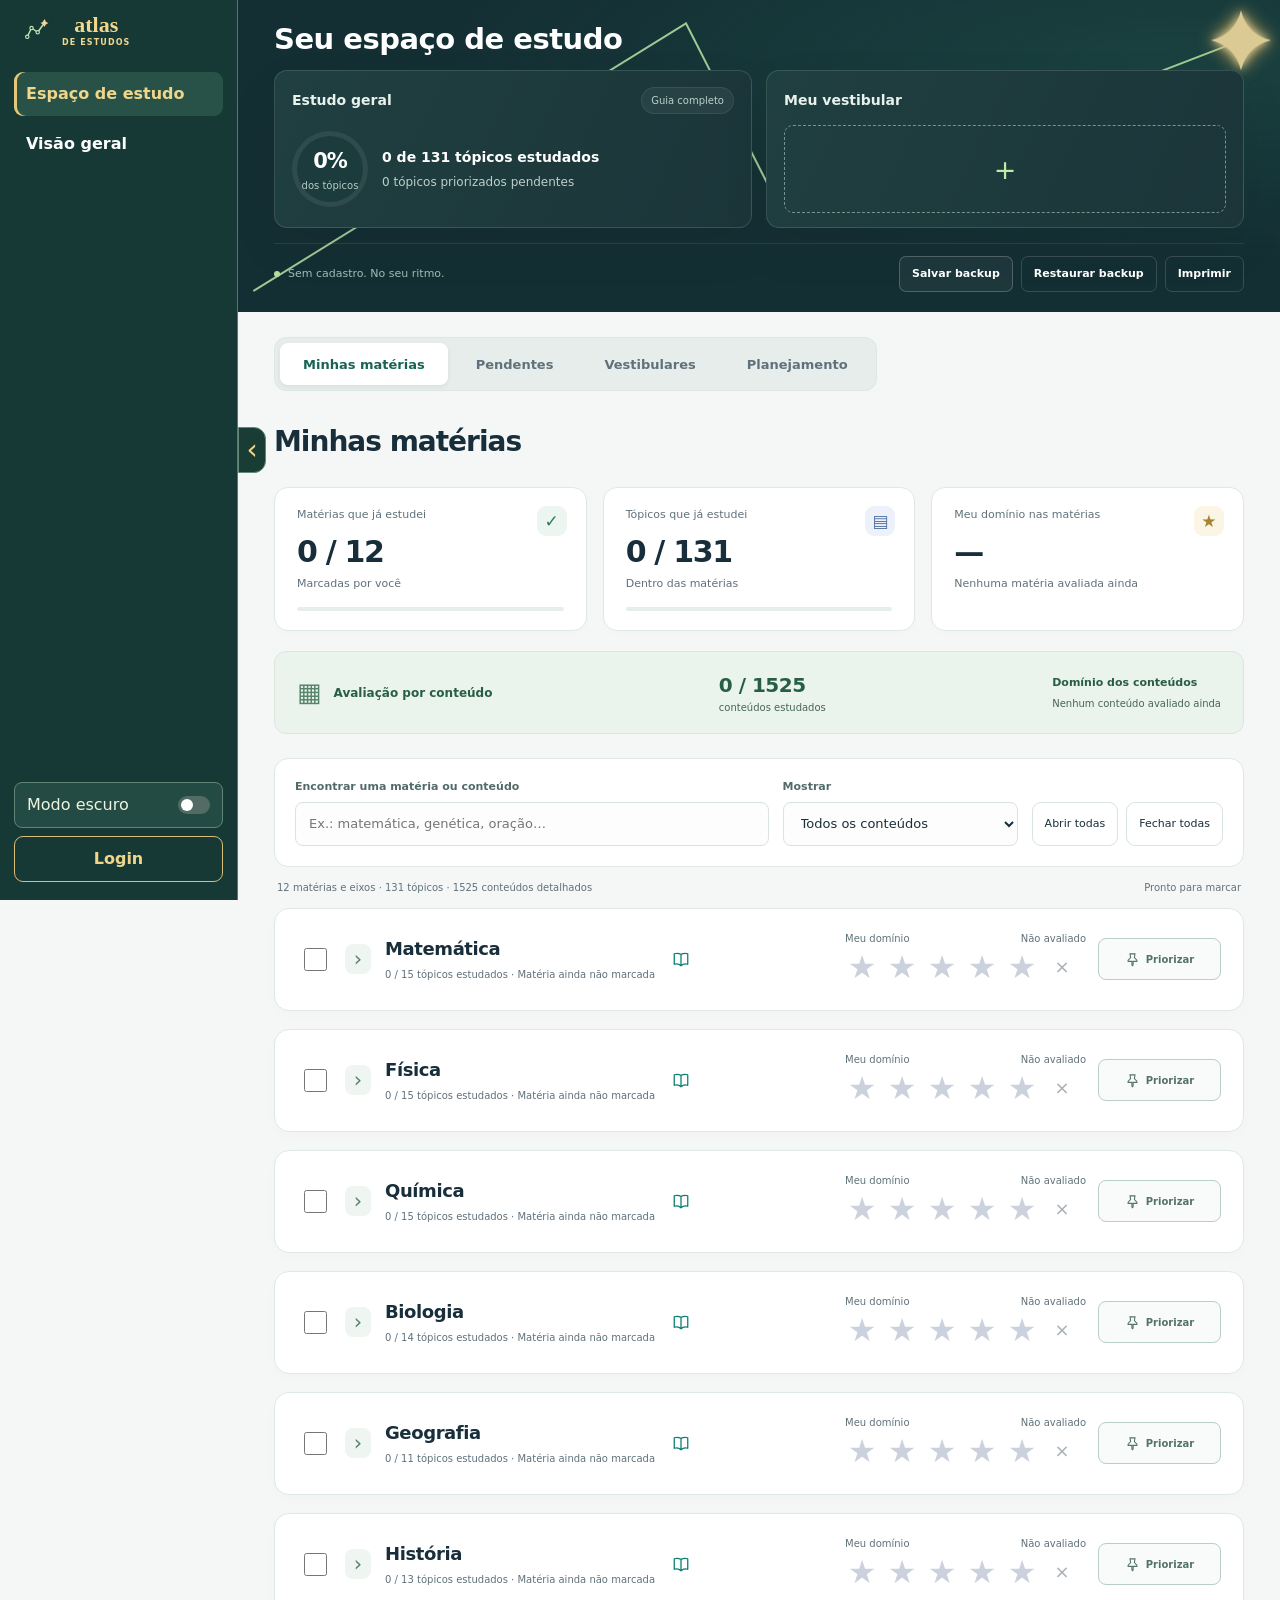
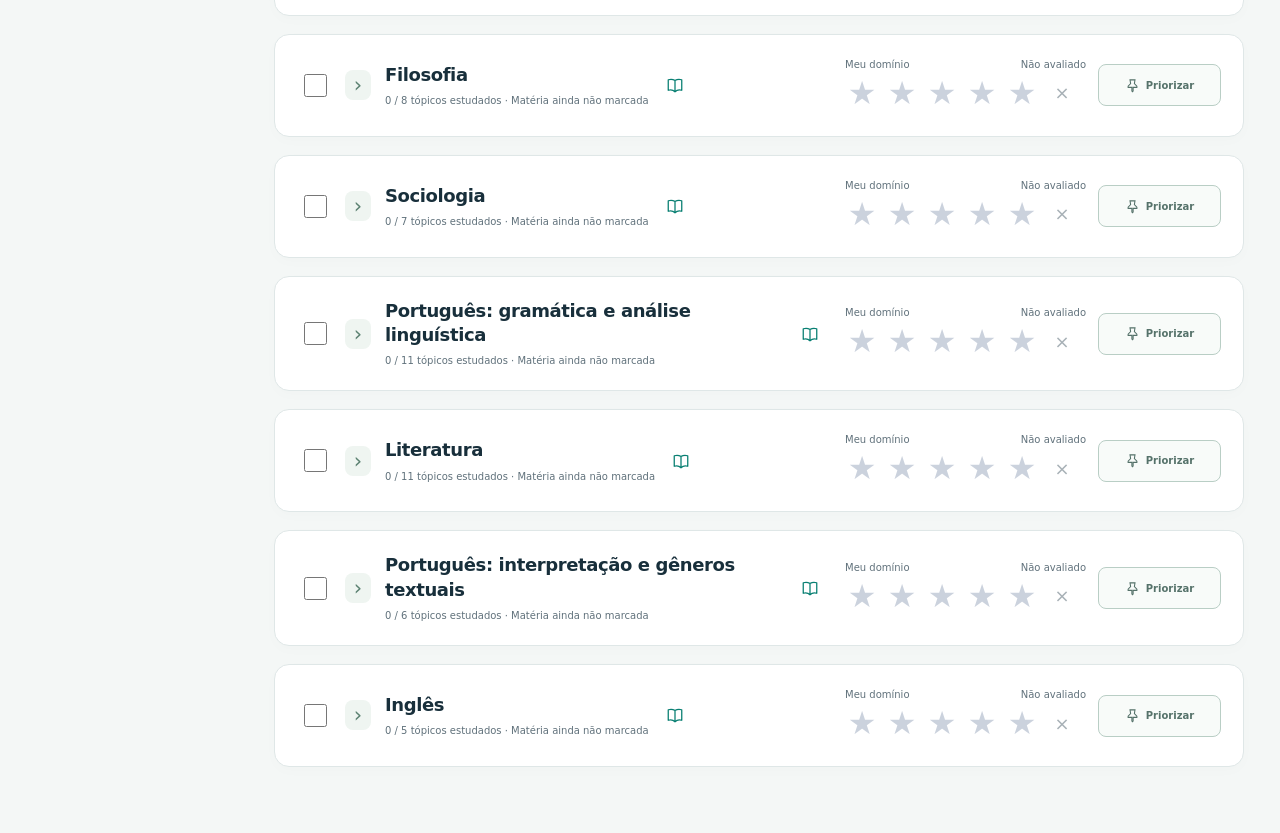
==== commit b39f6035: "feat: adiciona visão geral interativa e personaliza o espaço de estudo" ====
--- a/index.html
+++ b/index.html
@@ -7,19 +7,44 @@
     <title>Atlas de Estudos</title>
     <link rel="icon" type="image/svg+xml" href="simbolo.svg" />
     <!-- Aparência e adaptação para celular. -->
+    <script>
+      try {
+        if (localStorage.getItem("atlas-theme") === "dark") document.documentElement.dataset.theme = "dark";
+      } catch { /* O tema também funciona sem armazenamento. */ }
+    </script>
     <link rel="stylesheet" href="estilos.css" />
   </head>
-  <body>
-    <!-- Identidade do Atlas e cartões de progresso. -->
+  <body class="atlas-menu-open">
+    <aside id="atlas-sidebar" aria-label="Menu do Atlas">
+      <nav class="sidebar-nav" aria-label="Seções do Atlas">
+        <a id="sidebar-study" href="#materias">Espaço de estudo</a>
+        <a id="sidebar-overview" href="#visao-geral">Visão geral</a>
+      </nav>
+      <div class="sidebar-account">
+        <button id="theme-switch" type="button" role="switch" aria-checked="false">Modo escuro<span class="theme-track" aria-hidden="true"></span></button>
+        <button id="sidebar-login" type="button">Login</button>
+        <span id="sidebar-login-status" role="status"></span>
+      </div>
+    </aside>
+    <div id="sidebar-scrim" aria-hidden="true"></div>
+    <button id="open-sidebar" class="sidebar-edge" type="button" aria-label="Fechar menu lateral" aria-expanded="true" aria-controls="atlas-sidebar"><span aria-hidden="true">&#8249;</span></button>
+    <button id="sidebar-brand" type="button" aria-controls="atlas-sidebar" aria-expanded="true" aria-label="Atlas de Estudos, fechar menu lateral">
+      <img src="simbolo.svg" width="36" height="36" alt="" />
+      <span>atlas<small>DE ESTUDOS</small></span>
+    </button>
+    <!-- Cartões de progresso. -->
     <header class="hero">
+      <svg class="atlas-sky" viewBox="0 0 600 268" aria-hidden="true" focusable="false">
+        <g fill="none" stroke="#b8e5a5" stroke-width="2" stroke-linecap="round">
+          <path class="sky-line" pathLength="1" d="M30 238 176 94"/>
+          <path class="sky-line" style="--start:1.4s" pathLength="1" d="M176 94 309 177"/>
+          <path class="sky-line" style="--start:2.8s" pathLength="1" d="M309 177 480 44"/>
+        </g>
+        <g class="sky-destination" transform="translate(480 44)">
+          <g class="sky-bloom"><path class="sky-star" d="M0-30Q6-6 30 0 6 6 0 30-6 6-30 0-6-6 0-30Z" fill="#f2d49a"/></g>
+        </g>
+      </svg>
       <div class="wrap">
-        <div class="brandbar">
-          <a class="brand" href="#materias" aria-label="Atlas de estudos, minhas matérias"
-            ><img class="brand-symbol" src="simbolo.svg" alt="" aria-hidden="true" /><span
-              >atlas<span class="brand-sub">DE ESTUDOS</span></span
-            ></a
-          >
-        </div>
         <h1 class="study-heading">Seu espaço de estudo</h1>
         <div class="hero-grid">
           <section class="journey" aria-label="Progresso do guia geral">
@@ -85,12 +110,16 @@
         ><button id="nav-calendar" type="button">Planejamento</button>
       </nav>
       <section class="page-intro">
-        <h2 id="page-title" tabindex="-1">Minhas matérias</h2>
-        <p id="page-description">
-          Cada matéria no seu espaço, organizada por área. Abra uma delas para acompanhar seus
-          tópicos.
-        </p>
-      </section>
+        <div id="subject-space-ring" class="subject-space-ring" aria-hidden="true" hidden></div>
+        <div>
+          <h2 id="page-title" tabindex="-1">Minhas matérias</h2>
+          <p id="subject-space-count" hidden></p>
+        </div>
+      </section>
+      <section id="overview-subjects" class="overview-subjects" aria-label="Progresso por matéria" hidden>
+        <div id="overview-grid" class="overview-grid"></div>
+      </section>
+      <section id="subject-space" class="subject-space" aria-label="Resumo da matéria" hidden></section>
       <!-- Calendário e agenda do dia selecionado. -->
       <section
         id="calendar-panel"
@@ -114,7 +143,7 @@
             <h3 id="calendar-day-title" aria-live="polite"></h3>
             <button id="calendar-plan" class="btn primary" type="button">Planejar</button>
           </div>
-          <p id="calendar-empty" class="calendar-empty">Nenhum tópico planejado para este dia.</p>
+          <p id="calendar-empty" class="calendar-empty">Nenhum estudo planejado ou registrado neste dia.</p>
           <ul id="calendar-list" class="calendar-list"></ul>
         </div>
       </section>
@@ -172,28 +201,9 @@
         <div class="exam-info">
           <h3 id="exam-heading"></h3>
           <p id="exam-period"></p>
-          <div class="incidence-legend">
-            <span class="insignia">↑↑↑ Top 3 da disciplina</span
-            ><span class="insignia">↑↑ Outros com 10% ou mais</span
-            ><span class="insignia">↑ Demais assuntos observados</span>
-          </div>
-          <p>
-            <b>As setas indicam frequência; o pin é sua prioridade pessoal.</b> Os três primeiros de
-            cada disciplina recebem três setas. Os demais recebem duas quando representam pelo menos
-            10% das questões da disciplina; abaixo disso, recebem uma.
-          </p>
-          <p>
-            Só aparecem assuntos classificados com pelo menos uma ocorrência na base consultada.
-            Ausência nessa base não significa “nunca caiu”, nem exclui conteúdos secundários ou o
-            programa oficial.
-          </p>
-          <p>
-            Checks, estrelas e pins deste recorte são independentes do guia completo e dos outros
-            vestibulares. Seus pins também ficam disponíveis em Pendentes ao selecionar o mesmo
-            vestibular.
-          </p>
           <details>
-            <summary>Ver base, limites e critérios de contagem</summary>
+            <summary>Fontes e metodologia</summary>
+            <p>↑↑↑ Três mais frequentes · ↑↑ Demais com 10% ou mais · ↑ Outros assuntos registrados.</p>
             <p id="exam-method"></p>
             <ul id="exam-papers" hidden></ul>
             <p>
@@ -203,12 +213,7 @@
               estatísticas oficiais.
             </p>
           </details>
-          <p>
-            Fonte de referência:
-            <a id="exam-source" target="_blank" rel="noopener"
-              >consultar levantamento ou acervo de provas</a
-            >. A autoria da classificação está indicada acima e em cada gráfico.
-          </p>
+          <p><a id="exam-source" target="_blank" rel="noopener">Consultar acervo de provas</a></p>
         </div>
       </section>
       <section class="stats" aria-label="Seu progresso">
@@ -259,7 +264,6 @@
           <span class="content-overview-icon" aria-hidden="true">▦</span>
           <div>
             <b>Avaliação por conteúdo</b>
-            <p>Abra “Ver conteúdos” em um tópico para acompanhar cada item.</p>
           </div>
         </div>
         <div>
@@ -298,39 +302,39 @@
         <span id="result-count"></span
         ><span id="save-status" role="status" aria-live="polite">Pronto para marcar</span>
       </div>
-      <p class="privacy">
-        <b>Priorizar</b> leva o item ao início da sua lista. Clique novamente para remover a
-        prioridade. O check e as estrelas são independentes. Matérias, tópicos e conteúdos têm
-        marcações independentes. O resumo geral acompanha os tópicos; a avaliação por conteúdo
-        aparece logo abaixo. O progresso fica neste navegador; use <b>Salvar backup</b> para
-        guardá-lo e levar para outro dispositivo.
-      </p>
       <!-- Os cartões são preenchidos pelo aplicativo.js com os dados carregados. -->
       <section id="subjects" aria-label="Matérias e conteúdos"></section>
       <section class="empty" id="empty" hidden>
         <h2>Nenhum conteúdo encontrado</h2>
         <p>Tente outra palavra ou escolha “Todos os conteúdos”.</p>
       </section>
-      <footer class="footer">
-        <p>
-          <b>Como usar as estrelas:</b> 1 — primeiro contato; 2 — preciso de bastante ajuda; 3 —
-          resolvo o básico; 4 — resolvo a maioria com segurança; 5 — explico e resolvo situações
-          variadas. Sua autoavaliação pode mudar a qualquer momento; use × para removê-la.
-        </p>
-        <p>
-          <b>Domínio é diferente de dificuldade.</b> Os selos N1 (Base), N2 (Intermediário) e N3
-          (Avançado) vêm da estimativa de dificuldade do guia. As estrelas são escolhidas
-          exclusivamente por você.
-        </p>
-        <p>
-          Sem cadastro e sem envio de dados. Use o mesmo navegador e mantenha este arquivo; dados
-          locais podem ser removidos pelo navegador. Guarde backups periódicos. Backups da versão
-          anterior também podem ser restaurados; eles começam sem pins.
-        </p>
-      </footer>
     </main>
     <input type="file" id="backup-file" accept=".json,application/json" hidden />
     <!-- Janelas que se abrem sobre a página. -->
+    <dialog id="subject-topic-dialog" aria-labelledby="subject-topic-title">
+      <h2 id="subject-topic-title"></h2>
+      <p id="subject-topic-highlights"></p>
+      <dl class="subject-topic-facts">
+        <div><dt>Estudo</dt><dd id="subject-topic-status"></dd></div>
+        <div><dt>Meu domínio</dt><dd id="subject-topic-mastery"></dd></div>
+        <div><dt>Dificuldade</dt><dd id="subject-topic-level"></dd></div>
+      </dl>
+      <div class="subject-topic-sections">
+        <section aria-labelledby="subject-topic-contents-title">
+          <h3 id="subject-topic-contents-title">Conteúdos</h3>
+          <ul id="subject-topic-contents" class="subject-topic-contents"></ul>
+        </section>
+        <section aria-labelledby="subject-topic-ranking-title">
+          <h3 id="subject-topic-ranking-title">Ranking por incidência</h3>
+          <ol id="subject-topic-ranking" class="subject-topic-ranking"></ol>
+          <p id="subject-topic-ranking-note" class="subject-topic-ranking-note"></p>
+        </section>
+      </div>
+      <form class="actions" method="dialog">
+        <a id="subject-topic-open" class="btn primary">Abrir no espaço de estudo</a>
+        <button class="btn" type="submit">Fechar</button>
+      </form>
+    </dialog>
     <dialog id="overview-dialog" aria-labelledby="overview-title">
       <header class="overview-header">
         <div class="wrap">
--- a/estilos.css
+++ b/estilos.css
@@ -51,8 +51,8 @@
   padding: 30px 24px 48px;
 }
 .hero {
-  background: var(--navy);
-  color: #fff;
+  background: var(--theme-action, var(--navy));
+  color: var(--theme-text, #fff);
 }
 .hero .wrap {
   padding-top: 36px;
@@ -92,7 +92,7 @@
   color: #e0e9f7;
 }
 .legend-stars {
-  color: #f7c66d;
+  color: var(--theme-secondary, #f7c66d);
   font-size: 24px;
   letter-spacing: 3px;
   white-space: nowrap;
@@ -104,7 +104,7 @@
 }
 .btn {
   border: 1px solid var(--border);
-  background: #fff;
+  background: var(--theme-surface, #fff);
   color: var(--navy);
   border-radius: 9px;
   padding: 10px 15px;
@@ -115,22 +115,22 @@
 .hero .btn {
   background: transparent;
   border-color: #71859e;
-  color: #fff;
+  color: var(--theme-text, #fff);
 }
 .hero .btn.primary {
-  background: #fff;
+  background: var(--theme-surface, #fff);
   color: var(--navy);
-  border-color: #fff;
+  border-color: var(--theme-edge, #fff);
 }
 .btn:hover {
-  background: #eaf0fa;
+  background: var(--theme-raised, #eaf0fa);
 }
 .hero .btn:hover {
   background: #304b70;
-  color: #fff;
+  color: var(--theme-text, #fff);
 }
 .hero .btn.primary:hover {
-  background: #e2ecfb;
+  background: var(--theme-raised, #e2ecfb);
   color: var(--navy);
 }
 .stats {
@@ -170,7 +170,7 @@
 .progress span {
   display: block;
   height: 100%;
-  background: var(--blue);
+  background: var(--theme-action, var(--blue));
   width: 0;
   transition: width 0.2s;
 }
@@ -198,7 +198,7 @@
   border-radius: 9px;
   padding: 11px 13px;
   min-height: 46px;
-  background: #fff;
+  background: var(--theme-surface, #fff);
   color: var(--navy);
 }
 .filter {
@@ -229,8 +229,8 @@
 }
 .notice {
   display: none;
-  background: #fff1d6;
-  color: #6b4500;
+  background: var(--theme-raised, #fff1d6);
+  color: var(--theme-text, #6b4500);
   padding: 14px 16px;
   border-left: 4px solid #b77500;
   border-radius: 7px;
@@ -241,8 +241,8 @@
   display: block;
 }
 .notice.error {
-  background: #fff0f0;
-  color: #8a2020;
+  background: var(--theme-danger-bg, #fff0f0);
+  color: var(--theme-danger, #8a2020);
   border-color: #a73939;
 }
 .subject {
@@ -368,7 +368,7 @@
   color: var(--star);
 }
 .star-label:hover {
-  background: #fff3dc;
+  background: var(--theme-raised, #fff3dc);
   border-radius: 6px;
 }
 .star-label:has(input:focus-visible) {
@@ -392,13 +392,13 @@
   border-radius: 6px;
 }
 .clear-rating:hover {
-  background: #eef2f8;
+  background: var(--theme-raised, #eef2f8);
 }
 .subject.studied > .subject-head {
-  background: #f1f8f5;
+  background: var(--theme-raised, #f1f8f5);
 }
 .subject.studied .subject-toggle h2 {
-  color: #176653;
+  color: var(--theme-mint, #176653);
 }
 .subject-body {
   border-top: 1px solid var(--border);
@@ -439,16 +439,16 @@
   font-weight: 600;
 }
 .n1 {
-  color: #12614f;
-  background: #e4f4ed;
+  color: var(--theme-mint, #12614f);
+  background: var(--theme-raised, #e4f4ed);
 }
 .n2 {
-  color: #805000;
-  background: #fff0cf;
+  color: var(--theme-text, #805000);
+  background: var(--theme-raised, #fff0cf);
 }
 .n3 {
-  color: #713c86;
-  background: #f2e9f7;
+  color: var(--theme-secondary, #713c86);
+  background: var(--theme-raised, #f2e9f7);
 }
 .topic .check-wrap {
   font-size: 13px;
@@ -471,7 +471,7 @@
   max-width: 700px;
 }
 .topic.studied h3 {
-  color: #176653;
+  color: var(--theme-mint, #176653);
 }
 .topic.studied > .topic-info {
   border-left: 3px solid #89baa9;
@@ -480,7 +480,7 @@
 .empty {
   padding: 38px 20px;
   text-align: center;
-  background: #fff;
+  background: var(--theme-surface, #fff);
   border-radius: 12px;
   border: 1px solid var(--border);
 }
@@ -502,8 +502,8 @@
   bottom: 24px;
   left: 50%;
   transform: translateX(-50%);
-  background: var(--navy);
-  color: #fff;
+  background: var(--theme-action, var(--navy));
+  color: var(--theme-text, #fff);
   padding: 12px 20px;
   border-radius: 10px;
   box-shadow: 0 6px 25px #182d4926;
@@ -538,8 +538,8 @@
   margin-top: 22px;
 }
 dialog .primary {
-  background: var(--blue);
-  color: #fff;
+  background: var(--theme-action, var(--blue));
+  color: var(--theme-text, #fff);
   border-color: var(--blue);
 }
 [hidden] {
@@ -648,19 +648,19 @@
 }
 @media print {
   body {
-    background: white;
+    background: var(--theme-surface, white);
     font-size: 10pt;
   }
   .hero {
-    background: white;
-    color: #182d49;
+    background: var(--theme-surface, white);
+    color: var(--theme-text, #182d49);
   }
   .hero h1 {
     font-size: 24pt;
   }
   .hero p,
   .eyebrow {
-    color: #52657b;
+    color: var(--theme-secondary, #52657b);
   }
   .actions,
   .toolbar,
@@ -750,7 +750,7 @@
     print-color-adjust: exact;
   }
   .star-label.on {
-    color: #945b00;
+    color: var(--theme-text, #945b00);
     print-color-adjust: exact;
   }
 }
@@ -771,16 +771,16 @@
   font-weight: 650;
 }
 .page-nav button[aria-current="page"] {
-  background: var(--navy);
-  color: white;
+  background: var(--theme-action, var(--navy));
+  color: var(--theme-text, white);
 }
 .page-nav button:hover {
-  background: #dfe8f6;
+  background: var(--theme-raised, #dfe8f6);
   color: var(--navy);
 }
 .page-nav button[aria-current="page"]:hover {
   background: #294768;
-  color: white;
+  color: var(--theme-text, white);
 }
 .page-intro {
   margin: 0 0 24px;
@@ -811,7 +811,7 @@
 .area-heading::after {
   content: "";
   height: 1px;
-  background: #c4d2e4;
+  background: var(--theme-raised, #c4d2e4);
   flex: 1;
 }
 .subject {
@@ -828,11 +828,11 @@
   font-size: 19px;
 }
 .subject-body {
-  background: #f7f9fc;
+  background: var(--theme-surface, #f7f9fc);
   padding: 0 20px 8px;
 }
 .topic {
-  background: white;
+  background: var(--theme-surface, white);
   border: 1px solid var(--border);
   border-radius: 11px;
   padding: 20px;
@@ -854,8 +854,8 @@
   justify-content: center;
   gap: 6px;
   border: 1px solid #bdcadb;
-  color: #52657b;
-  background: white;
+  color: var(--theme-secondary, #52657b);
+  background: var(--theme-surface, white);
   border-radius: 8px;
   min-height: 42px;
   padding: 8px 11px;
@@ -869,11 +869,11 @@
   flex: none;
 }
 .pin:hover {
-  background: #fff7e7;
+  background: var(--theme-raised, #fff7e7);
 }
 .pin[aria-pressed="true"] {
-  background: #fff1cf;
-  color: #805000;
+  background: var(--theme-raised, #fff1cf);
+  color: var(--theme-text, #805000);
   border-color: #dbb869;
 }
 .topic .pin {
@@ -889,10 +889,10 @@
   gap: 12px;
   flex-wrap: wrap;
   padding: 15px 18px;
-  background: #fff4dc;
+  background: var(--theme-raised, #fff4dc);
   border-radius: 10px;
   margin: 0 0 22px;
-  color: #75501b;
+  color: var(--theme-text, #75501b);
   font-size: 13px;
 }
 .plan-options label {
@@ -906,7 +906,7 @@
 .plan-options input {
   width: 19px;
   height: 19px;
-  accent-color: #a76a00;
+  accent-color: var(--theme-secondary, #a76a00);
 }
 .pending-page .subject-head {
   padding-top: 18px;
@@ -1029,7 +1029,7 @@
 }
 .exam-picker button {
   border: 1px solid #b9c9df;
-  background: white;
+  background: var(--theme-surface, white);
   color: var(--navy);
   border-radius: 10px;
   padding: 12px 24px;
@@ -1037,14 +1037,14 @@
   font-weight: 650;
 }
 .exam-picker button[aria-pressed="true"] {
-  background: var(--blue);
+  background: var(--theme-action, var(--blue));
   border-color: var(--blue);
-  color: white;
+  color: var(--theme-text, white);
 }
 .exam-info {
   padding: 18px 20px;
   border: 1px solid var(--border);
-  background: white;
+  background: var(--theme-surface, white);
   border-radius: 12px;
   margin-bottom: 24px;
 }
@@ -1080,7 +1080,7 @@
   display: inline-flex;
   align-items: center;
   gap: 7px;
-  color: #225291;
+  color: var(--theme-secondary, #225291);
   font-weight: 650;
 }
 .insignia svg {
@@ -1110,7 +1110,7 @@
 .scope-select select {
   font: inherit;
   border: 1px solid #abbcd1;
-  background: white;
+  background: var(--theme-surface, white);
   color: var(--navy);
   border-radius: 8px;
   padding: 9px 12px;
@@ -1122,7 +1122,7 @@
 .exam-context {
   font-size: 12px;
   display: inline-block;
-  color: #225291;
+  color: var(--theme-secondary, #225291);
   margin: 5px 0;
 }
 .exam-view .subject-head {
@@ -1145,7 +1145,7 @@
 }
 .chart-details {
   margin: 16px 0 4px;
-  background: white;
+  background: var(--theme-surface, white);
   border: 1px solid var(--border);
   padding: 13px 16px;
   border-radius: 10px;
@@ -1266,7 +1266,7 @@
     display: flex;
     align-items: center;
     gap: 12px;
-    color: #fff;
+    color: var(--theme-text, #fff);
     text-decoration: none;
     font-size: 26px;
     font-weight: 750;
@@ -1290,7 +1290,7 @@
   }
   .local-label {
     font-size: 12px;
-    color: #c2d5d1;
+    color: var(--theme-mint, #c2d5d1);
     display: flex;
     align-items: center;
     gap: 8px;
@@ -1300,7 +1300,7 @@
     display: inline-block;
     width: 6px;
     height: 6px;
-    background: #b6dc9e;
+    background: var(--theme-raised, #b6dc9e);
     border-radius: 50%;
     flex: none;
   }
@@ -1313,7 +1313,7 @@
   .eyebrow {
     font-size: 10px;
     letter-spacing: 1.8px;
-    color: #bcdbca;
+    color: var(--theme-mint, #bcdbca);
     margin-bottom: 17px;
   }
   .hero h1 {
@@ -1326,13 +1326,13 @@
   .hero h1 em {
     font-family: Georgia, serif;
     font-weight: 400;
-    color: #c3e8a9;
+    color: var(--theme-mint, #c3e8a9);
   }
   .hero-copy > p {
     max-width: 450px;
     font-size: 15px;
     line-height: 1.8;
-    color: #c5d6d3;
+    color: var(--theme-mint, #c5d6d3);
   }
   .hero-links {
     display: flex;
@@ -1342,8 +1342,8 @@
     flex-wrap: wrap;
   }
   .hero-cta {
-    background: #c3e8a9;
-    color: #203c31;
+    background: var(--theme-raised, #c3e8a9);
+    color: var(--theme-mint, #203c31);
     text-decoration: none;
     border-radius: 9px;
     padding: 13px 17px;
@@ -1355,11 +1355,11 @@
     min-height: 46px;
   }
   .hero-cta:hover {
-    background: #d9f5c5;
+    background: var(--theme-raised, #d9f5c5);
   }
   .hero-secondary {
     font-size: 13px;
-    color: #e2ede9;
+    color: var(--theme-mint, #e2ede9);
     text-decoration: none;
     display: inline-flex;
     gap: 10px;
@@ -1373,14 +1373,14 @@
     display: flex;
     flex-wrap: wrap;
     gap: 10px 20px;
-    color: #9cbab3;
+    color: var(--theme-mint, #9cbab3);
     font-size: 11px;
     margin-top: 24px;
   }
   .hero-facts span + span::before {
     content: "·";
     margin-right: 16px;
-    color: #c3e8a9;
+    color: var(--theme-mint, #c3e8a9);
   }
   .journey {
     padding: 24px;
@@ -1396,7 +1396,7 @@
     gap: 8px;
     font-size: 10px;
     letter-spacing: 1.5px;
-    color: #bad0c9;
+    color: var(--theme-mint, #bad0c9);
   }
   .journey-tag {
     background: #ffffff0d;
@@ -1423,7 +1423,7 @@
     transform: rotate(-0deg);
   }
   .journey-ring > div {
-    background: #1b3b3d;
+    background: var(--theme-forest, #1b3b3d);
     border-radius: 50%;
     height: 100%;
     display: flex;
@@ -1437,7 +1437,7 @@
     letter-spacing: -1px;
   }
   .journey-ring span {
-    color: #b7ccc5;
+    color: var(--theme-mint, #b7ccc5);
     font-size: 10px;
   }
   .journey-copy h2 {
@@ -1449,7 +1449,7 @@
   .hero .journey-copy p {
     font-size: 12px;
     line-height: 1.8;
-    color: #bcd0c9;
+    color: var(--theme-mint, #bcd0c9);
     max-width: 190px;
   }
   .journey-bottom {
@@ -1461,17 +1461,17 @@
   }
   .journey-bottom .legend-stars {
     font-size: 21px;
-    color: #d4dfa9;
+    color: var(--theme-mint, #d4dfa9);
     letter-spacing: 1px;
   }
   .hero .journey-bottom p {
     font-size: 10px;
     line-height: 1.8;
-    color: #b7ccc5;
+    color: var(--theme-mint, #b7ccc5);
   }
   .journey-bottom b {
     font-weight: 500;
-    color: #e0eae4;
+    color: var(--theme-mint, #e0eae4);
   }
   .hero-bottom {
     border-top: 1px solid #ffffff17;
@@ -1479,7 +1479,7 @@
     margin-top: 32px;
   }
   .hero-bottom .legend {
-    color: #9ebbb2;
+    color: var(--theme-mint, #9ebbb2);
     font-size: 11px;
     gap: 8px;
   }
@@ -1492,20 +1492,20 @@
   }
   .hero .btn.primary {
     background: #ffffff0a;
-    color: #fff;
+    color: var(--theme-text, #fff);
     border-color: #ffffff38;
   }
   .hero .btn:hover,
   .hero .btn.primary:hover {
     background: #ffffff18;
-    color: #fff;
+    color: var(--theme-text, #fff);
   }
   main.wrap {
     padding-top: 25px;
   }
   .page-nav {
     padding: 5px;
-    background: #e6edeb;
+    background: var(--theme-raised, #e6edeb);
     border: 1px solid #dfe7e4;
     border-radius: 12px;
     display: inline-flex;
@@ -1522,16 +1522,16 @@
       color 0.15s;
   }
   .page-nav button[aria-current="page"] {
-    background: white;
-    color: #176456;
+    background: var(--theme-surface, white);
+    color: var(--theme-mint, #176456);
     box-shadow: 0 2px 5px #24463d12;
   }
   .page-nav button[aria-current="page"]:hover {
-    background: white;
-    color: #176456;
+    background: var(--theme-surface, white);
+    color: var(--theme-mint, #176456);
   }
   .page-nav button:hover {
-    background: #f3f8f5;
+    background: var(--theme-raised, #f3f8f5);
   }
   .page-intro {
     margin-bottom: 24px;
@@ -1566,20 +1566,20 @@
     width: 30px;
     height: 30px;
     border-radius: 9px;
-    background: #edf5f1;
-    color: #287c65;
+    background: var(--theme-raised, #edf5f1);
+    color: var(--theme-mint, #287c65);
     font-size: 17px;
     content: "✓";
   }
   .stat:nth-child(2)::after {
     content: "▤";
-    background: #edf1fa;
-    color: #5674a5;
+    background: var(--theme-raised, #edf1fa);
+    color: var(--theme-secondary, #5674a5);
   }
   .stat:nth-child(3)::after {
     content: "★";
-    background: #fbf5e6;
-    color: #a88430;
+    background: var(--theme-raised, #fbf5e6);
+    color: var(--theme-secondary, #a88430);
   }
   .stat .label {
     font-size: 11px;
@@ -1599,31 +1599,31 @@
     margin-top: 15px;
   }
   .progress span {
-    background: #328d75;
+    background: var(--theme-forest, #328d75);
   }
   .toolbar {
     padding: 20px;
-    background: white;
+    background: var(--theme-surface, white);
     border: 1px solid var(--border);
     border-radius: 14px;
     gap: 14px;
   }
   .field label {
     font-size: 11px;
-    color: #536a6b;
+    color: var(--theme-secondary, #536a6b);
   }
   .field input,
   .field select {
     font-size: 13px;
     min-height: 44px;
-    border-color: #d9e3e0;
-    background: #fcfdfc;
+    border-color: var(--theme-edge, #d9e3e0);
+    background: var(--theme-surface, #fcfdfc);
     border-radius: 8px;
   }
   .view-tools .btn {
     font-size: 11px;
     min-height: 44px;
-    border-color: #d9e3e0;
+    border-color: var(--theme-edge, #d9e3e0);
   }
   .savebar {
     font-size: 10px;
@@ -1642,10 +1642,10 @@
   .area-heading h3 {
     font-size: 10px;
     letter-spacing: 1.7px;
-    color: #647d76;
+    color: var(--theme-secondary, #647d76);
   }
   .area-heading::after {
-    background: #d9e4df;
+    background: var(--theme-raised, #d9e4df);
   }
   .subject {
     border-radius: 15px;
@@ -1656,7 +1656,7 @@
     margin-bottom: 18px;
   }
   .subject:hover {
-    border-color: #b6cdc2;
+    border-color: var(--theme-edge, #b6cdc2);
     box-shadow: 0 6px 22px #254b3d09;
   }
   .subject-head {
@@ -1670,13 +1670,13 @@
     gap: 14px;
   }
   .chevron {
-    background: #eff5f1;
+    background: var(--theme-raised, #eff5f1);
     border-radius: 8px;
     display: grid;
     place-items: center;
     width: 26px;
     height: 30px;
-    color: #5b8171;
+    color: var(--theme-mint, #5b8171);
     font-size: 21px;
   }
   .subline {
@@ -1687,8 +1687,8 @@
     font-size: 10px;
   }
   .subject-body {
-    background: #f5f8f6;
-    border-color: #e5ece7;
+    background: var(--theme-raised, #f5f8f6);
+    border-color: var(--theme-edge, #e5ece7);
   }
   .body-note {
     font-size: 11px;
@@ -1698,7 +1698,7 @@
   .topic {
     padding: 23px;
     border-radius: 12px;
-    border-color: #e0e9e3;
+    border-color: var(--theme-edge, #e0e9e3);
     margin: 16px 0;
   }
   .topic h3 {
@@ -1708,30 +1708,30 @@
     font-size: 12px;
   }
   .pin {
-    border-color: #d7e3dc;
-    color: #61796e;
+    border-color: var(--theme-edge, #d7e3dc);
+    color: var(--theme-secondary, #61796e);
     font-size: 11px;
     border-radius: 8px;
   }
   .pin[aria-pressed="true"] {
-    background: #fff4d6;
-    color: #93651f;
-    border-color: #e6cf98;
+    background: var(--theme-raised, #fff4d6);
+    color: var(--theme-secondary, #93651f);
+    border-color: var(--theme-edge, #e6cf98);
   }
   .subject.pinned {
-    border-color: #dec58e;
+    border-color: var(--theme-edge, #dec58e);
   }
   .subject.studied > .subject-head {
-    background: #f0f8f3;
+    background: var(--theme-raised, #f0f8f3);
   }
   .check-wrap input {
-    accent-color: #247e64;
+    accent-color: var(--theme-mint, #247e64);
   }
   .badge {
     font-size: 10px;
   }
   .plan-options {
-    background: #f7f0df;
+    background: var(--theme-raised, #f7f0df);
     border: 1px solid #e9dec4;
     font-size: 12px;
   }
@@ -1740,13 +1740,13 @@
   }
   .exam-picker button {
     min-width: 120px;
-    border-color: #d8e4dc;
+    border-color: var(--theme-edge, #d8e4dc);
     padding: 13px 26px;
     border-radius: 10px;
     font-size: 13px;
   }
   .exam-picker button[aria-pressed="true"] {
-    background: #1d6354;
+    background: var(--theme-forest, #1d6354);
     border-color: #1d6354;
     box-shadow: 0 3px 10px #1d635417;
   }
@@ -1763,11 +1763,11 @@
   }
   .incidence-legend {
     padding: 13px 15px;
-    background: #f3f7f5;
+    background: var(--theme-raised, #f3f7f5);
     border-radius: 9px;
   }
   .insignia {
-    color: #317762;
+    color: var(--theme-mint, #317762);
   }
   .exam-view .subject-head {
     border-top: 0;
@@ -1775,13 +1775,13 @@
   }
   .chart-details {
     border-radius: 11px;
-    border-color: #dce7e0;
+    border-color: var(--theme-edge, #dce7e0);
     padding: 16px;
   }
   .chart-table th {
     font-size: 10px;
     letter-spacing: 0.3px;
-    color: #708479;
+    color: var(--theme-secondary, #708479);
   }
   .chart-table td {
     padding: 10px 6px;
@@ -1794,13 +1794,13 @@
     line-height: 1.8;
   }
   .toast {
-    background: #174b40;
+    background: var(--theme-forest, #174b40);
   }
   .btn {
     transition: background 0.15s;
   }
   .btn:hover {
-    background: #edf5ef;
+    background: var(--theme-raised, #edf5ef);
   }
 }
 @media screen and (max-width: 960px) {
@@ -2039,7 +2039,7 @@
     display: none !important;
   }
   .hero-copy > p {
-    color: #52657b;
+    color: var(--theme-secondary, #52657b);
   }
   .hero h1 br {
     display: none;
@@ -2058,7 +2058,7 @@
 }
 .topic .content-details > summary {
   font-size: 12px;
-  color: #28755e;
+  color: var(--theme-mint, #28755e);
   font-weight: 650;
   max-width: 100%;
   line-height: 1.7;
@@ -2082,7 +2082,7 @@
   align-items: center;
   gap: 16px 24px;
   padding: 17px 18px;
-  background: #f6f9f7;
+  background: var(--theme-raised, #f6f9f7);
   border: 1px solid #e0e9e3;
   border-radius: 10px;
   min-width: 0;
@@ -2124,14 +2124,14 @@
   max-width: 100%;
 }
 .content-item.studied {
-  background: #eff7f1;
-  border-color: #d6e8da;
+  background: var(--theme-raised, #eff7f1);
+  border-color: var(--theme-edge, #d6e8da);
 }
 .content-item.studied h4 {
-  color: #23664d;
+  color: var(--theme-mint, #23664d);
 }
 .content-item.pinned {
-  border-color: #d8bd81;
+  border-color: var(--theme-edge, #d8bd81);
 }
 .content-item .mastery-label {
   font-size: 10px;
@@ -2144,10 +2144,10 @@
   padding: 18px 22px;
   border: 1px solid #dbe7de;
   border-radius: 12px;
-  background: #eaf3ec;
+  background: var(--theme-raised, #eaf3ec);
   margin: -6px 0 24px;
   font-size: 11px;
-  color: #476657;
+  color: var(--theme-mint, #476657);
 }
 .content-overview > div:first-child {
   display: flex;
@@ -2156,10 +2156,10 @@
 }
 .content-overview-icon {
   font-size: 26px;
-  color: #55846a;
+  color: var(--theme-mint, #55846a);
 }
 .content-overview b {
-  color: #285e46;
+  color: var(--theme-mint, #285e46);
   font-size: 12px;
 }
 .content-overview p {
@@ -2170,7 +2170,7 @@
 .content-overview strong {
   display: block;
   font-size: 20px;
-  color: #285e46;
+  color: var(--theme-mint, #285e46);
   font-weight: 650;
   letter-spacing: -0.5px;
 }
@@ -2250,22 +2250,22 @@
 
 @media screen {
   .pin {
-    color: #55726a;
-    border-color: #b9cec5;
-    background: #f8fbf9;
+    color: var(--theme-secondary, #55726a);
+    border-color: var(--theme-edge, #b9cec5);
+    background: var(--theme-surface, #f8fbf9);
     gap: 6px;
     transition:
       background 0.15s,
       border-color 0.15s;
   }
   .pin:hover {
-    background: #eaf4ef;
+    background: var(--theme-raised, #eaf4ef);
     border-color: #79a38d;
   }
   .pin[aria-pressed="true"] {
-    background: #e1efe5;
+    background: var(--theme-raised, #e1efe5);
     border-color: #6b9d7d;
-    color: #245c3a;
+    color: var(--theme-mint, #245c3a);
   }
   .pin[aria-pressed="true"] svg {
     fill: #6c9c7b33;
@@ -2336,7 +2336,7 @@
     font-size: 14px;
     letter-spacing: 0;
     margin: 0;
-    color: #e8f2ed;
+    color: var(--theme-mint, #e8f2ed);
   }
   .hero-grid .journey-main {
     padding: 0;
@@ -2362,7 +2362,7 @@
     place-items: center;
     border: 1px dashed #73978e;
     border-radius: 9px;
-    color: #c3e8a9;
+    color: var(--theme-mint, #c3e8a9);
     background: transparent;
     font-size: 27px;
     line-height: 1;
@@ -2372,7 +2372,7 @@
     background: #ffffff19;
   }
   #dashboard-change {
-    color: #e0eee8;
+    color: var(--theme-mint, #e0eee8);
     min-height: 29px;
     white-space: nowrap;
   }
@@ -2407,7 +2407,7 @@
 }
 .training-summary {
   font-size: 12px;
-  color: #315e51;
+  color: var(--theme-mint, #315e51);
 }
 .training-summary small {
   display: block;
@@ -2453,7 +2453,7 @@
   font-size: 11px;
 }
 .training-error {
-  color: #a02634;
+  color: var(--theme-danger, #a02634);
 }
 @media print {
   .training,
@@ -2465,7 +2465,7 @@
 .study-notes {
   margin: 12px 0;
   padding: 12px 15px;
-  background: #fff;
+  background: var(--theme-surface, #fff);
   border: 1px solid var(--border);
   border-radius: 10px;
 }
@@ -2514,7 +2514,7 @@
   min-height: 120px;
   padding: 16px 19px;
   text-align: left;
-  background: #fff;
+  background: var(--theme-surface, #fff);
   color: var(--navy);
   border: 1px solid var(--border);
   border-radius: 13px;
@@ -2536,7 +2536,7 @@
 .review-card[aria-pressed="true"],
 .review-card.is-current {
   border-color: #4a8d76;
-  background: #edf6f0;
+  background: var(--theme-raised, #edf6f0);
 }
 .review-exam-card {
   position: relative;
@@ -2617,7 +2617,7 @@
   color: var(--blue);
 }
 .subject-overview:hover {
-  background: #e5f0ea;
+  background: var(--theme-raised, #e5f0ea);
 }
 .subject-overview svg {
   width: 18px;
@@ -2641,7 +2641,7 @@
   position: sticky;
   top: 0;
   z-index: 1;
-  background: #fff;
+  background: var(--theme-surface, #fff);
   border-bottom: 1px solid var(--border);
 }
 .overview-header > .wrap {
@@ -2663,7 +2663,7 @@
   margin: 0;
   padding: 0;
   list-style: none;
-  background: #fff;
+  background: var(--theme-surface, #fff);
   border: 1px solid var(--border);
   border-radius: 12px;
 }
@@ -2842,7 +2842,7 @@
 .calendar-day {
   min-width: 0;
   min-height: 44px;
-  background: #f4f8f5;
+  background: var(--theme-raised, #f4f8f5);
   color: var(--navy);
   border: 1px solid transparent;
   border-radius: 7px;
@@ -2859,8 +2859,8 @@
   font-weight: 700;
 }
 .calendar-day[aria-pressed="true"] {
-  background: #176456;
-  color: white;
+  background: var(--theme-forest, #176456);
+  color: var(--theme-text, white);
 }
 .calendar-day.has-plan {
   padding-bottom: 8px;
@@ -2921,23 +2921,23 @@
   accent-color: var(--green);
 }
 .calendar-list li.is-overdue {
-  background: #fff0ee;
+  background: var(--theme-danger-bg, #fff0ee);
   border-radius: 8px;
   padding-inline: 6px;
 }
 .calendar-list li.is-overdue a,
 .calendar-list li.is-overdue small {
-  color: #a52925;
+  color: var(--theme-danger, #a52925);
 }
 .calendar-list li.is-done small {
-  color: #176456;
+  color: var(--theme-mint, #176456);
 }
 .calendar-empty {
   color: var(--muted);
   font-size: 13px;
 }
 .calendar-banner {
-  background: #eaf3ec;
+  background: var(--theme-raised, #eaf3ec);
   border: 1px solid #dbe7de;
   padding: 12px 16px;
   border-radius: 10px;
@@ -2958,20 +2958,517 @@
   padding: 0;
 }
 .calendar-add[aria-pressed="true"] {
-  background: #e4f4ed;
-  color: #176456;
+  background: var(--theme-raised, #e4f4ed);
+  color: var(--theme-mint, #176456);
 }
 .topic-title:has(> .topic-content-book) {
   align-items: center;
 }
 .topic-content-book {
-  background: #edf5f0;
+  background: var(--theme-raised, #edf5f0);
   border: 1px solid #d7e7dd;
 }
 .calendar-list a small {
   display: block;
   color: var(--muted);
   font-size: 11px;
+}
+body {
+  --atlas-sidebar-width: 238px;
+  --atlas-sidebar-motion: 240ms cubic-bezier(.2, .75, .25, 1);
+}
+.atlas-topbar {
+  position: sticky;
+  top: 0;
+  z-index: 10;
+  background: var(--theme-forest, #163936);
+}
+.atlas-topbar .brandbar {
+  justify-content: flex-start;
+  gap: 12px;
+  margin: 0 auto;
+  padding-block: 8px;
+}
+.sidebar-trigger {
+  display: grid;
+  place-items: center;
+  width: 44px;
+  height: 44px;
+  flex: none;
+  padding: 0;
+  border-radius: 12px;
+  color: #f0d68b;
+  background: var(--theme-forest, #234b44);
+  border: 1px solid #729182;
+  transition: background-color 160ms, border-color 160ms;
+}
+.sidebar-trigger:hover,
+.sidebar-trigger[aria-expanded="true"] {
+  background: var(--theme-forest, #305d52);
+  border-color: var(--theme-edge, #f0d68b);
+}
+.sidebar-dots {
+  width: 4px;
+  height: 4px;
+  border-radius: 50%;
+  background: currentColor;
+  box-shadow: -7px 0 currentColor, 7px 0 currentColor;
+}
+#atlas-sidebar {
+  position: fixed;
+  inset: 0 auto 0 0;
+  z-index: 30;
+  width: var(--atlas-sidebar-width);
+  display: flex;
+  flex-direction: column;
+  gap: 20px;
+  overflow-y: auto;
+  padding: max(22px, env(safe-area-inset-top)) 14px max(18px, env(safe-area-inset-bottom));
+  border-inline-end: 1px solid #57786c;
+  background: var(--theme-forest, #163936);
+  transform: translateX(-100%);
+  transition: transform var(--atlas-sidebar-motion);
+}
+.atlas-menu-open #atlas-sidebar {
+  transform: translateX(0);
+}
+#sidebar-scrim {
+  display: none;
+}
+@media screen and (min-width: 761px) {
+  body { transition: padding-inline-start var(--atlas-sidebar-motion); }
+  body.atlas-menu-open { padding-inline-start: var(--atlas-sidebar-width); }
+}
+@media screen and (max-width: 760px) {
+  #atlas-sidebar { width: min(var(--atlas-sidebar-width), 78vw); }
+  #sidebar-scrim {
+    display: block;
+    position: fixed;
+    inset: 0;
+    z-index: 25;
+    background: #1029238c;
+    opacity: 0;
+    pointer-events: none;
+    transition: opacity var(--atlas-sidebar-motion);
+  }
+  .atlas-menu-open #sidebar-scrim { opacity: 1; pointer-events: auto; }
+}
+@media (prefers-reduced-motion: reduce) {
+  body { --atlas-sidebar-motion: 0ms; }
+}
+.sidebar-nav {
+  display: grid;
+  gap: 6px;
+}
+.sidebar-nav a,
+#sidebar-login {
+  display: flex;
+  align-items: center;
+  min-height: 44px;
+  padding: 10px 12px;
+  border-radius: 9px;
+  color: var(--theme-text, white);
+  font: inherit;
+  font-weight: 650;
+  text-decoration: none;
+}
+.sidebar-nav a:hover,
+.sidebar-nav a[aria-current="page"] {
+  background: var(--theme-forest, #285247);
+}
+.sidebar-nav a[aria-current="page"] {
+  box-shadow: inset 3px 0 #e6c777;
+  color: #f0d68b;
+}
+.sidebar-account {
+  margin-top: auto;
+}
+#sidebar-login {
+  justify-content: center;
+  width: 100%;
+  border: 1px solid #d7bd78;
+  color: #f0d68b;
+  background: transparent;
+}
+#sidebar-login:hover {
+  background: var(--theme-forest, #285247);
+}
+#sidebar-login-status {
+  display: block;
+  margin-top: 6px;
+  color: #f0d68b;
+  text-align: center;
+}
+#sidebar-login-status:empty {
+  display: none;
+}
+.atlas-overview-page .page-nav,
+.atlas-overview-page main > .toolbar,
+.atlas-overview-page main > .savebar,
+.atlas-overview-page main > .stats,
+.atlas-overview-page main > .content-overview,
+.atlas-overview-page #subjects,
+.atlas-overview-page #empty {
+  display: none;
+}
+@media screen {
+  .atlas-overview-page > .hero {
+    display: none;
+  }
+}
+.subject-space-actions {
+  display: flex;
+  flex-wrap: wrap;
+  align-items: center;
+  gap: 8px;
+  margin-bottom: 16px;
+}
+.atlas-overview-page:not(.atlas-subject-page) main.wrap {
+  max-width: 1600px;
+  padding-block: 14px 18px;
+}
+.atlas-overview-page:not(.atlas-subject-page) .page-intro {
+  margin-bottom: 12px;
+}
+.atlas-overview-page:not(.atlas-subject-page) #page-title:focus {
+  outline: none;
+}
+.overview-grid {
+  display: grid;
+  grid-template-columns: repeat(4, minmax(0, 1fr));
+  grid-auto-rows: clamp(140px, calc((100dvh - 178px) / 3), 255px);
+  gap: 14px;
+}
+.overview-card {
+  --card-paper: #e7f1e9;
+  --card-ink: #214d42;
+  position: relative;
+  display: grid;
+  grid-template-rows: minmax(0, 1fr) auto;
+  justify-items: center;
+  align-items: center;
+  min-width: 0;
+  padding: 10px 12px 15px;
+  overflow: hidden;
+  border: 1px solid color-mix(in srgb, var(--card-ink) 24%, var(--card-paper));
+  border-radius: clamp(13px, 2vw, 22px);
+  background: radial-gradient(ellipse at 50% 35%, #ffffff7a, transparent 68%), var(--card-paper);
+  color: var(--card-ink);
+  text-align: center;
+  text-decoration: none;
+  box-shadow: 0 2px 10px #1639360b;
+  transition: border-color 200ms ease, box-shadow 200ms ease;
+}
+.overview-card:hover,
+.overview-card:focus-visible {
+  border-color: var(--card-ink);
+  box-shadow: 0 7px 18px #16393622;
+}
+.overview-card h3 {
+  position: relative;
+  margin: 0;
+  font-size: clamp(13px, 1.45vw, 18px);
+  line-height: 1.2;
+  text-wrap: balance;
+  overflow-wrap: anywhere;
+}
+.overview-card-art {
+  display: grid;
+  place-items: center;
+  align-self: stretch;
+  width: 100%;
+  min-height: 0;
+}
+.overview-card-icon {
+  width: min(100%, 150px);
+  height: 100%;
+  max-height: 150px;
+  object-fit: contain;
+  transform: translateY(0) rotate(0);
+  transition: transform 330ms cubic-bezier(.2, .7, .3, 1.25);
+}
+.overview-card:hover .overview-card-icon,
+.overview-card:focus-visible .overview-card-icon {
+  transform: translateY(-5px) rotate(-7deg) scale(1.12);
+}
+.overview-card-done {
+  position: absolute;
+  inset: 10px 10px auto auto;
+  display: grid;
+  width: 27px;
+  height: 27px;
+  place-items: center;
+  border: 1px solid #9ac5ad;
+  border-radius: 50%;
+  background: var(--theme-raised, #effbf2);
+  color: var(--theme-mint, #236341);
+  font-weight: 800;
+}
+.subject-space-icon {
+  display: grid;
+  place-items: center;
+  flex: none;
+  width: 46px;
+  height: 46px;
+  border-radius: 12px;
+  background: var(--theme-raised, #e7f1e9);
+  color: var(--theme-mint, #214d42);
+  font-family: "Segoe UI Symbol", system-ui, sans-serif;
+  font-size: 23px;
+  font-weight: 700;
+}
+.subject-space-actions {
+  justify-content: space-between;
+}
+.subject-space-back {
+  padding: 10px 0;
+  color: #ecd084;
+  font-weight: 650;
+}
+.atlas-subject-page {
+  min-height: 100dvh;
+  color: var(--theme-mint, #eef7f1);
+  background: var(--theme-forest, #102824);
+}
+.atlas-subject-page main.wrap {
+  max-width: 1500px;
+  padding-top: 20px;
+}
+.atlas-subject-page .page-intro {
+  display: flex;
+  align-items: center;
+  gap: 16px;
+  margin-bottom: 14px;
+}
+.atlas-subject-page #page-title {
+  color: var(--theme-mint, #f0f6f0);
+}
+.atlas-subject-page #page-title:focus {
+  outline: none;
+}
+.atlas-subject-page #subject-space-count {
+  margin: 4px 0 0;
+  color: var(--theme-mint, #bed8ca);
+}
+.subject-space-ring {
+  display: grid;
+  place-items: center;
+  flex: none;
+  width: clamp(65px, 8vw, 88px);
+  aspect-ratio: 1;
+  border-radius: 50%;
+  background: radial-gradient(closest-side, #102824 82%, transparent 84%),
+    conic-gradient(#ecd084 var(--study-percent), #345b51 0);
+  color: #f5df9b;
+  font-size: clamp(18px, 3vw, 24px);
+  font-weight: 700;
+}
+.subject-space-open.btn,
+#subject-topic-dialog .btn {
+  border: 1px solid #587866;
+  color: var(--theme-mint, #eef7f1);
+  background: var(--theme-forest, #24493e);
+}
+.subject-space-open.btn:hover,
+#subject-topic-dialog .btn:hover {
+  background: var(--theme-forest, #315b4c);
+}
+.subject-topic-grid {
+  display: grid;
+  grid-template-columns: repeat(4, minmax(0, 1fr));
+  gap: 12px;
+}
+.subject-topic-card {
+  display: flex;
+  align-items: center;
+  justify-content: space-between;
+  gap: 8px;
+  min-width: 0;
+  min-height: 94px;
+  padding: 14px;
+  border: 1px solid #385d50;
+  border-radius: 13px;
+  color: var(--theme-mint, #eef7f1);
+  background: var(--theme-forest, #1a3730);
+  font: inherit;
+  font-weight: 650;
+  text-align: left;
+  overflow-wrap: anywhere;
+  transition: background-color 160ms, border-color 160ms;
+}
+.subject-topic-card:hover,
+.subject-topic-card:focus-visible {
+  border-color: #c4a864;
+  background: var(--theme-forest, #24463c);
+}
+.subject-topic-check {
+  flex: none;
+  color: var(--theme-mint, #a8e7b9);
+}
+.subject-space-chart,
+#subject-topic-dialog {
+  padding: 16px;
+  border: 1px solid #385d50;
+  border-radius: 13px;
+  color: var(--theme-mint, #eef7f1);
+  background: var(--theme-forest, #1a3730);
+}
+#subject-topic-dialog {
+  width: min(760px, calc(100% - 24px));
+  max-width: none;
+  max-height: calc(100dvh - 24px);
+  overflow-y: auto;
+}
+.subject-space-chart {
+  margin-top: 14px;
+}
+.subject-space-chart summary {
+  cursor: pointer;
+  font-weight: 650;
+}
+.subject-topic-facts {
+  display: grid;
+  gap: 8px;
+  margin-block: 18px;
+}
+.subject-topic-facts div {
+  display: flex;
+  flex-wrap: wrap;
+  justify-content: space-between;
+  gap: 4px 14px;
+}
+.subject-topic-facts dt {
+  color: var(--theme-mint, #bed8ca);
+}
+.subject-topic-facts dd {
+  margin: 0;
+  font-weight: 650;
+}
+.subject-topic-sections {
+  display: grid;
+  grid-template-columns: minmax(0, 1.55fr) minmax(0, 1fr);
+  gap: 16px;
+}
+.subject-topic-sections section {
+  min-width: 0;
+  padding: 11px;
+  border: 1px solid #385d50;
+  border-radius: 10px;
+}
+.subject-topic-sections h3 {
+  margin: 0 0 5px;
+  font-size: 15px;
+}
+.subject-topic-contents,
+.subject-topic-ranking {
+  margin: 0;
+  padding: 0;
+  list-style: none;
+}
+.subject-topic-contents li,
+.subject-topic-ranking li {
+  display: grid;
+  grid-template-columns: minmax(0, 1fr) auto;
+  align-items: center;
+  gap: 2px 8px;
+  padding: 7px 0;
+  border-bottom: 1px solid #385d50;
+  overflow-wrap: anywhere;
+  font-size: 14px;
+}
+.subject-topic-contents li:last-child,
+.subject-topic-ranking li:last-child {
+  border-bottom: 0;
+}
+.subject-topic-stars {
+  white-space: nowrap;
+  color: var(--theme-mint, #a8c5b6);
+  font-size: 15px;
+  letter-spacing: 1px;
+}
+.subject-topic-stars strong,
+.subject-topic-ranking strong {
+  color: #f0d68b;
+}
+.subject-topic-ranking a {
+  color: var(--theme-mint, #e5f5eb);
+}
+.subject-topic-ranking small {
+  grid-column: 1/-1;
+  color: var(--theme-mint, #bed8ca);
+}
+#subject-topic-dialog .subject-topic-ranking-note {
+  margin: 8px 0 0;
+  color: var(--theme-mint, #bed8ca);
+  font-size: 12px;
+}
+@media (max-width: 600px) {
+  .subject-topic-sections { grid-template-columns: minmax(0, 1fr); gap: 10px; }
+}
+.subject-training-bars {
+  display: grid;
+  grid-auto-columns: minmax(0, 1fr);
+  grid-auto-flow: column;
+  gap: 5px;
+  height: 132px;
+  margin: 14px 0;
+}
+.subject-training-bar {
+  position: relative;
+  min-width: 0;
+  padding: 0;
+  overflow: hidden;
+  border: 1px solid #d5e4dc;
+  border-radius: 8px;
+  color: var(--theme-mint, #163936);
+  background: var(--theme-raised, #eff5f0);
+  font: inherit;
+  font-size: 12px;
+  font-weight: 700;
+}
+.subject-training-fill {
+  position: absolute;
+  inset: auto 0 0;
+  height: var(--score);
+  background: #8dc2a9;
+}
+.subject-training-bar[aria-pressed="true"] {
+  border-color: #9a762d;
+}
+.subject-training-bar[aria-pressed="true"] .subject-training-fill {
+  background: var(--theme-raised, #ecd084);
+}
+.subject-training-label {
+  position: relative;
+  display: inline-block;
+  padding: 1px 2px;
+  border-radius: 3px;
+  background: #f7fbf6d9;
+}
+.subject-training-result {
+  margin-bottom: 0;
+  color: var(--theme-mint, #d4e7db);
+}
+@media (max-width: 600px) {
+  .subject-topic-grid { grid-template-columns: repeat(2, minmax(0, 1fr)); gap: 8px; }
+  .subject-topic-card { min-height: 82px; padding: 10px; font-size: 14px; }
+  .overview-grid {
+    grid-template-columns: repeat(2, minmax(0, 1fr));
+    grid-auto-rows: clamp(108px, calc((100dvh - 174px) / 6), 160px);
+    gap: 8px;
+  }
+  .overview-card { padding: 6px 8px 9px; }
+  .overview-card-done { inset: 6px 6px auto auto; width: 23px; height: 23px; }
+}
+@media (prefers-reduced-motion: reduce) {
+  .overview-card,
+  .overview-card-icon,
+  .subject-topic-card { transition: none; }
+  .overview-card:hover .overview-card-icon,
+  .overview-card:focus-visible .overview-card-icon { transform: none; }
+}
+.body-preface {
+  padding-top: 16px;
 }
 .plan-page main > .stats,
 .plan-page main > .content-overview,
@@ -2995,8 +3492,166 @@
   }
 }
 @media print {
+  .atlas-topbar,
+  #atlas-sidebar,
+  #sidebar-scrim {
+    display: none !important;
+  }
   .calendar-banner,
   .calendar-add {
     display: none !important;
   }
 }
+
+/* Pranchas ilustradas da visão geral */
+.overview-card-art { position: relative; isolation: isolate; }
+.overview-card {
+  background-image: radial-gradient(circle, color-mix(in srgb,var(--card-ink) 16%,transparent) .7px,transparent 1px), linear-gradient(125deg,#ffffff66,transparent 65%);
+  background-size: 10px 10px, cover;
+}
+.atlas-glyph {
+  position: absolute;
+  aspect-ratio: 1;
+  pointer-events: none;
+  transform: translate(-50%, -50%) rotate(var(--angle));
+}
+.overview-card-art { pointer-events: none; }
+.overview-card { isolation: isolate; }
+.overview-card::before {
+  content: "";
+  position: absolute;
+  inset: 0;
+  background: radial-gradient(ellipse at 75% 5%, #ffffff38, transparent 55%),
+    linear-gradient(140deg, color-mix(in srgb,var(--card-ink),black 23%), var(--card-ink));
+  opacity: 0;
+  transition: opacity .35s;
+}
+.overview-card:is(:hover,:focus-visible)::before { opacity: 1; }
+.overview-card:is(:hover,:focus-visible) { color: var(--theme-text, white); box-shadow: 0 6px 22px color-mix(in srgb,var(--card-ink) 38%,transparent); }
+.overview-card:is(:hover,:focus-visible) .atlas-glyph {
+  filter: brightness(0) invert(1) drop-shadow(0 0 4px #ffffff70);
+  animation: atlas-float var(--pace) ease-in-out infinite alternate;
+}
+.overview-card h3 { background: var(--card-paper); padding: 2px 9px; border-radius: 6px; }
+.overview-card:is(:hover,:focus-visible) h3 { background: var(--card-ink); }
+@keyframes atlas-float {
+  to { transform: translate(-45%, -59%) rotate(calc(var(--angle) + var(--spin))); }
+}
+#subject-space { isolation: isolate; }
+.subject-illustrated-border {
+  position: fixed;
+  inset: 0;
+  z-index: -1;
+  overflow: hidden;
+  pointer-events: none;
+}
+.subject-illustrated-border .atlas-glyph { filter: brightness(2.1) saturate(.95); }
+.atlas-subject-page .page-intro, .subject-space-actions { position: relative; z-index: 1; }
+@media (prefers-reduced-motion: reduce) {
+  .overview-card:is(:hover,:focus-visible) .atlas-glyph { animation: none; }
+  .overview-card::before { transition: none; }
+}
+.subject-illustrated-border .ambient-glyph {
+  filter: brightness(2.55) saturate(1.55) drop-shadow(0 0 2px var(--card-ink));
+}
+@media (prefers-reduced-motion: no-preference) {
+  .subject-illustrated-border .ambient-glyph {
+    animation: atlas-ambient-drift var(--drift-time) ease-in-out var(--drift-delay) infinite alternate;
+  }
+}
+@keyframes atlas-ambient-drift {
+  from { transform: translate(-50%, -50%) rotate(var(--angle)); opacity: .14; }
+  to { transform: translate(calc(-50% + var(--drift-x)), calc(-50% + var(--drift-y))) rotate(calc(var(--angle) + 15deg)); opacity: .44; }
+}
+
+.overview-card:is(:hover, :focus-visible) h3,
+.subject-topic-card:is(:hover, :focus-visible) {
+  color: #fff36b;
+  text-shadow: 0 0 8px rgb(255 232 65 / 36%);
+}
+.hero { position: relative; isolation: isolate; overflow: hidden; }
+.hero > .wrap { position: relative; z-index: 1; }
+.atlas-sky {
+  position: absolute;
+  pointer-events: none;
+  top: 0;
+  right: 0;
+  width: 100%;
+  height: 100%;
+  opacity: .85;
+}
+.sky-star { fill: #ffe4a3; filter: drop-shadow(0 0 4px #ffedb4) drop-shadow(0 0 9px #f4bc5f); }
+@media (prefers-reduced-motion: no-preference) {
+  .sky-line {
+    stroke-dasharray: 1;
+    animation: atlas-trace 1.4s ease-in-out var(--start, 0s) both;
+  }
+  .sky-bloom { animation: atlas-bloom 1s ease-out 4.2s both; }
+  .sky-star { animation: atlas-star-turn 25s linear 5.2s infinite; }
+}
+@keyframes atlas-trace { from { stroke-dashoffset: 1; } to { stroke-dashoffset: 0; } }
+@keyframes atlas-bloom { from { opacity: 0; transform: scale(.1); } to { opacity: 1; transform: scale(1); } }
+@keyframes atlas-star-turn { to { transform: rotate(360deg); } }
+.sky-star, .sky-bloom { transform-box: fill-box; transform-origin: center; }
+
+@media screen {
+  .hero-grid > .journey {
+    background: linear-gradient(115deg, #203f40, #1b3539);
+  }
+}
+
+#theme-switch {
+  display: flex; align-items: center; justify-content: space-between;
+  width: 100%; padding: 10px 12px; margin-bottom: 8px; border-radius: 8px;
+  border: 1px solid #618477; background: #234b44; color: #eef4df; font: inherit;
+}
+.theme-track { width: 32px; height: 18px; padding: 3px; border-radius: 12px; background: #526b64; }
+.theme-track::before { content: ""; display: block; width: 12px; height: 12px; border-radius: 50%; background: white; }
+#theme-switch[aria-checked="true"] .theme-track { background: #98d8ab; }
+#theme-switch[aria-checked="true"] .theme-track::before { transform: translateX(14px); background: #153c30; }
+@media screen {
+  :root[data-theme="dark"]:where(:not(:has(> body.atlas-subject-page))) {
+    color-scheme: dark;
+    --theme-surface: #1b211d; --theme-raised: #252e28; --theme-edge: #455a4b;
+    --theme-text: #f4f1a2; --theme-secondary: #c9cdb0; --theme-mint: #97dfb8;
+    --theme-forest: #244c40; --theme-action: #255946;
+    --theme-danger: #ffaaaa; --theme-danger-bg: #40282a;
+    --navy: var(--theme-text); --blue: var(--theme-mint); --green: var(--theme-mint);
+    --bg: #090c0a; --paper: var(--theme-surface); --muted: var(--theme-secondary);
+    --border: var(--theme-edge); --track: #304039; --star: #ffe571; --amber: #f2ce71;
+  }
+  [data-theme="dark"]:where(:not(:has(> body.atlas-subject-page))) :is(input,select,textarea,dialog) { color: var(--theme-text); background-color: var(--theme-surface); }
+  [data-theme="dark"]:where(:not(:has(> body.atlas-subject-page))) input { accent-color: var(--theme-mint); }
+  [data-theme="dark"]:where(:not(:has(> body.atlas-subject-page))) .overview-card { background-color: color-mix(in srgb,var(--card-ink) 28%,#0d130f); color: var(--theme-text); }
+  [data-theme="dark"]:where(:not(:has(> body.atlas-subject-page))) .overview-card h3 { background: transparent; }
+  [data-theme="dark"]:where(:not(:has(> body.atlas-subject-page))) .overview-card:not(:hover):not(:focus-visible) canvas { filter: brightness(2.6) saturate(.85); }
+}
+
+@media screen {
+  body { --atlas-sidebar-width: min(238px, 78vw); }
+  #atlas-sidebar { padding-top: calc(72px + env(safe-area-inset-top)); }
+  .sidebar-edge, #sidebar-brand {
+    position: fixed; z-index: 31; display: flex; align-items: center;
+    border: 1px solid #63877a; color: #f2d78e; background: #193d35;
+  }
+  .sidebar-edge {
+    left: 0; top: 50%; transform: translateY(-50%); justify-content: center;
+    border-radius: 0 12px 12px 0; width: 28px; height: 46px; padding: 0;
+    font: 28px/1 system-ui; transition: left var(--atlas-sidebar-motion);
+  }
+  .atlas-menu-open .sidebar-edge { left: var(--atlas-sidebar-width); }
+  #sidebar-brand {
+    left: 5px; top: calc(8px + env(safe-area-inset-top)); gap: 8px;
+    padding: 3px; border-radius: 11px; font: bold 22px/1 Georgia, serif;
+  }
+  .atlas-menu-open #sidebar-brand { left: 14px; border-color: transparent; background: transparent; }
+  #sidebar-brand small { display: block; margin-top: 3px; font: bold 8px/1 system-ui; letter-spacing: .14em; }
+  body:not(.atlas-menu-open) #sidebar-brand span { display: none; }
+}
+@media print { #open-sidebar, #sidebar-brand { display: none; } }
+
+#subject-topic-highlights { margin: 3px 0 12px; font-size: .75rem; color: #efd58b; }
+#subject-topic-title:has(+ #subject-topic-highlights:not([hidden])) { margin-bottom: 0; }
+.subject-topic-contents .stars { gap: 0; margin: 0; padding: 0; }
+.subject-topic-contents .star-label { width: 23px; height: 28px; min-width: 0; font-size: 17px; color: #819c91; }
+.subject-topic-contents .star-label.on { color: #f3d579; }
